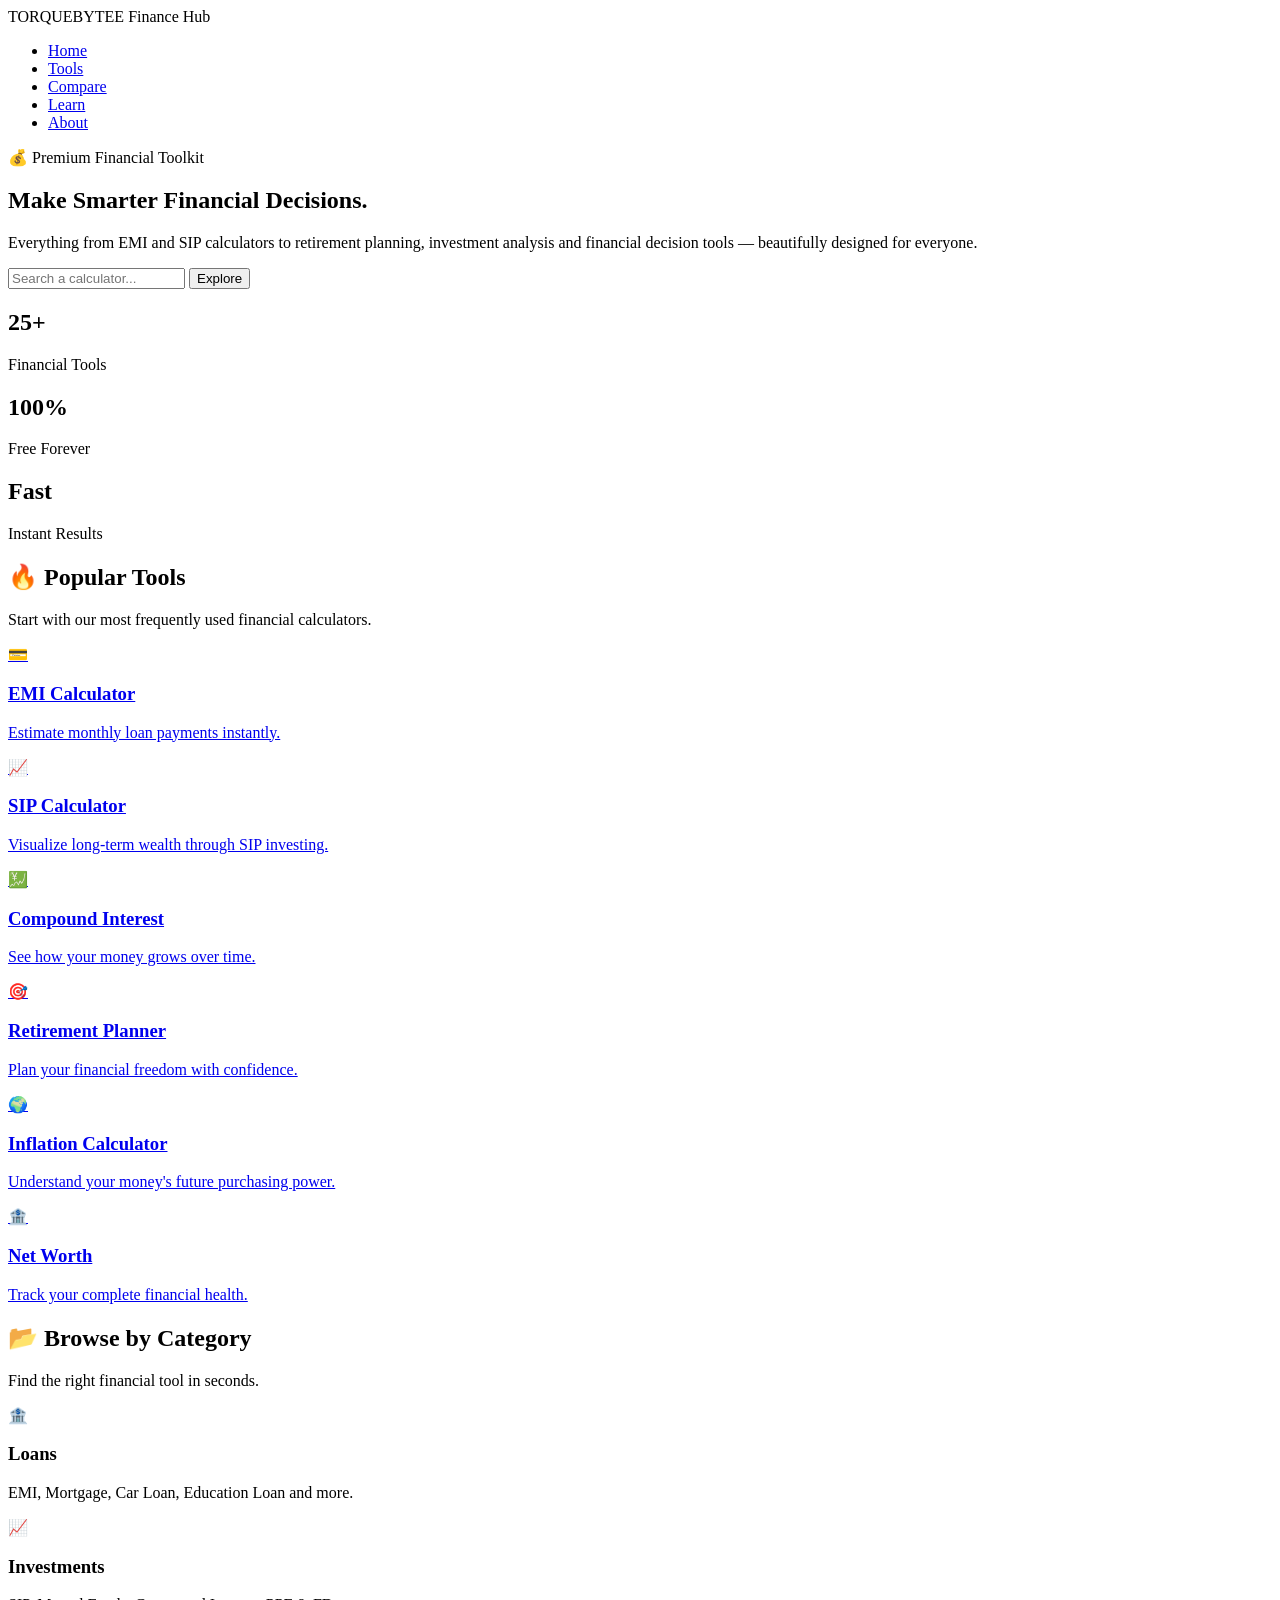
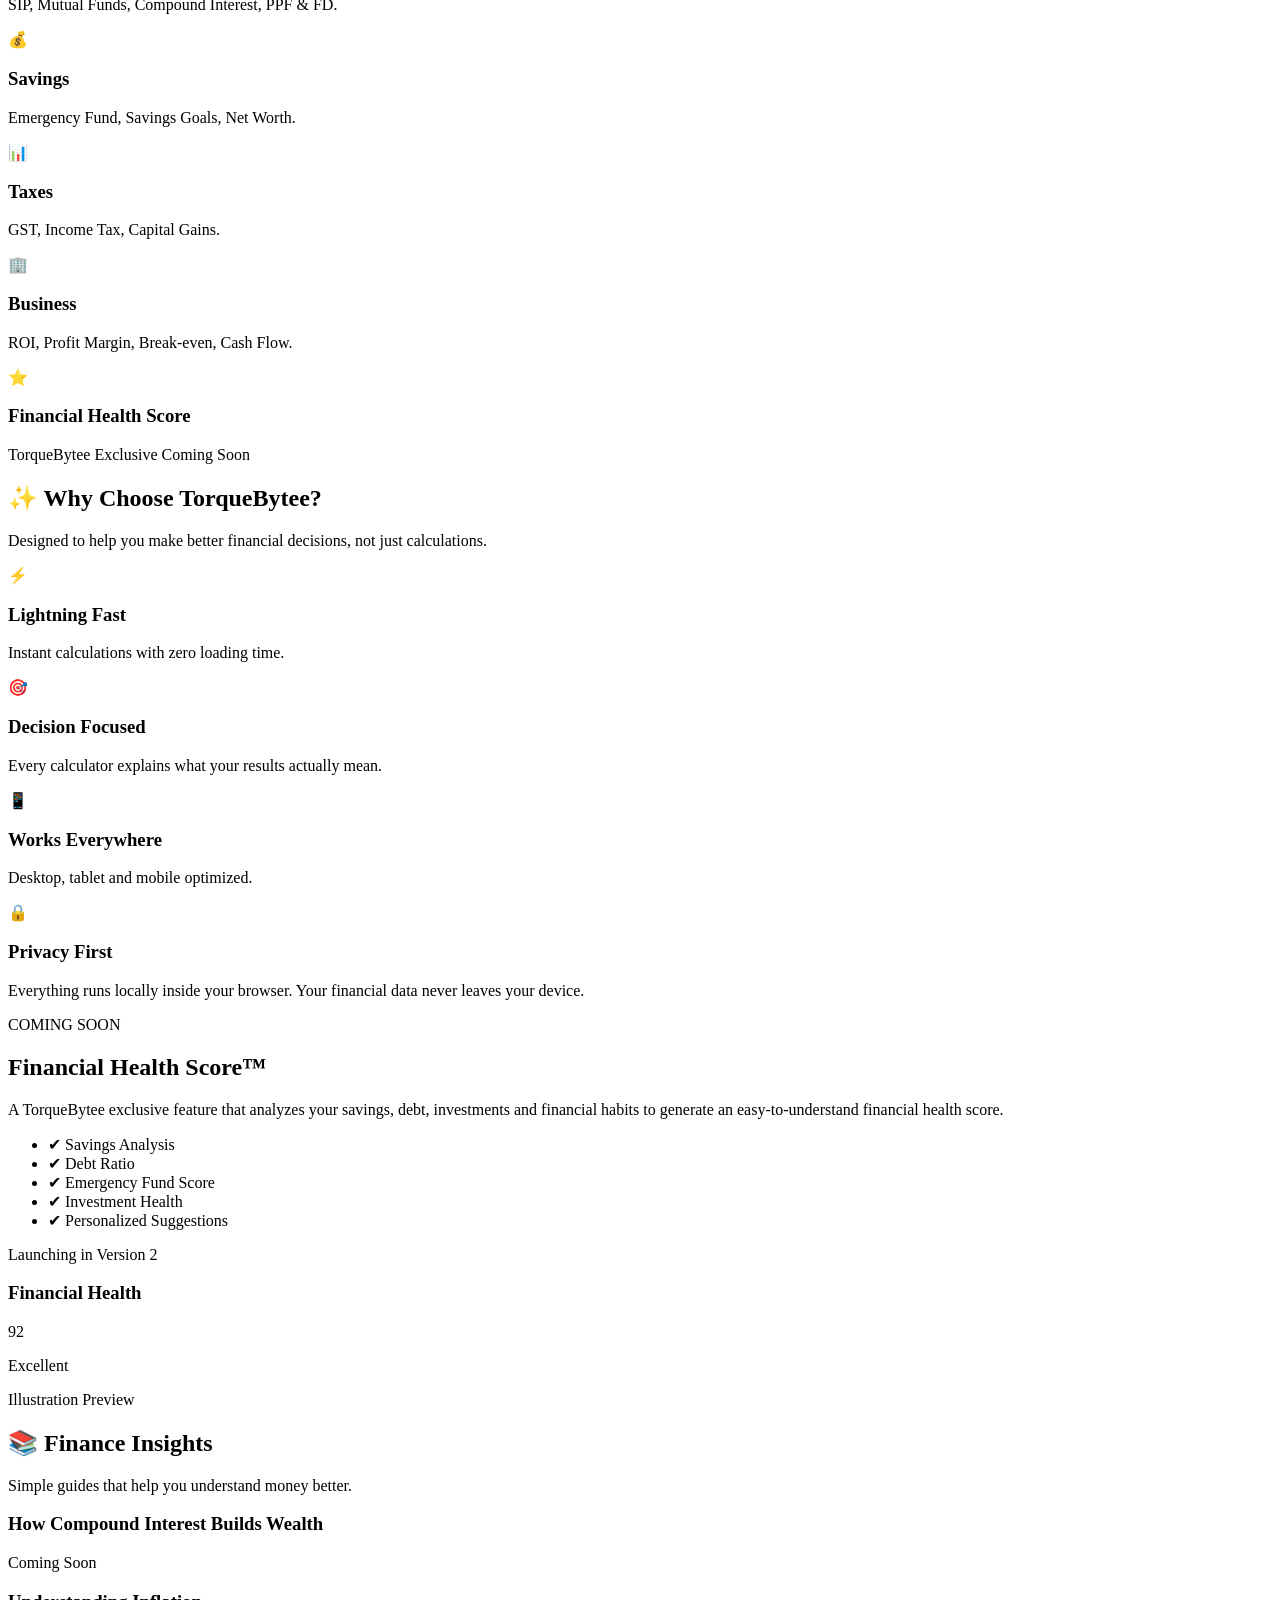
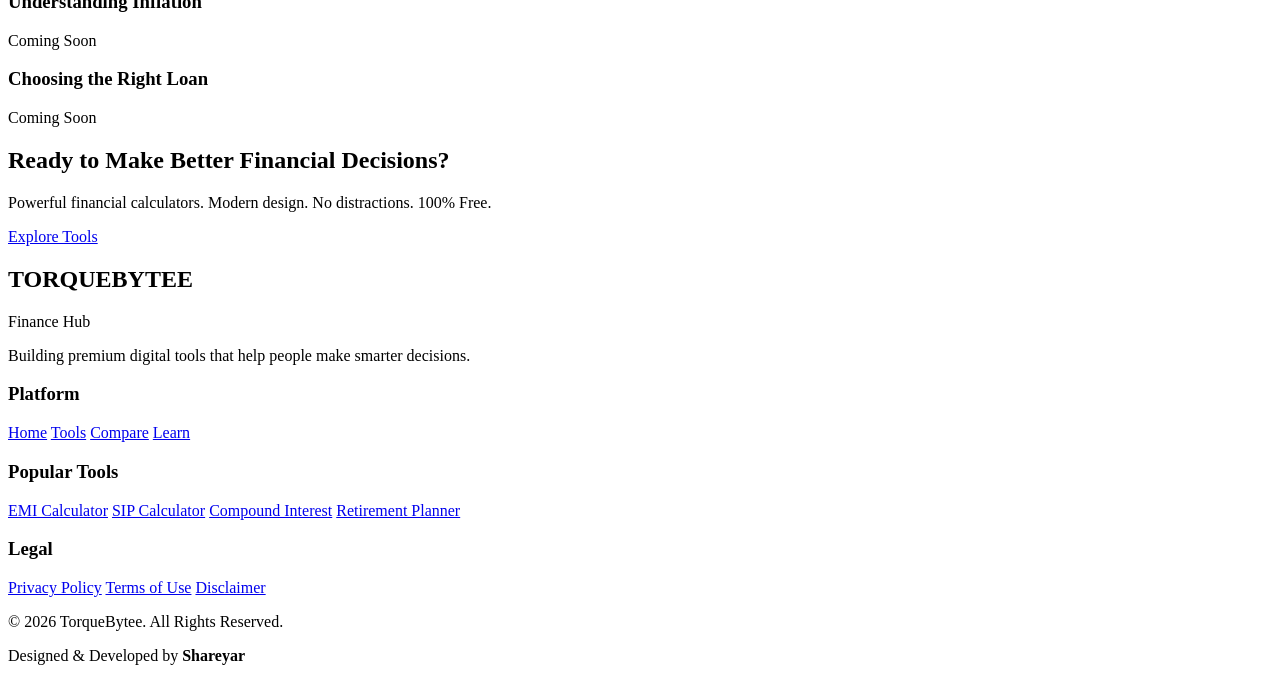
==== index.html @ 98b2c4cf "build phase 1" ====
<!DOCTYPE html>
<html lang="en">

<head>

<meta charset="UTF-8">
<meta name="viewport" content="width=device-width, initial-scale=1.0">

<title>TorqueBytee Finance Hub | Smart Financial Calculators</title>

<meta name="description"
content="TorqueBytee Finance Hub is a premium collection of financial calculators including EMI, SIP, Compound Interest, Retirement, Inflation, Net Worth and more to help you make smarter financial decisions.">

<meta name="keywords"
content="finance calculator, emi calculator, sip calculator, retirement planner, compound interest calculator, inflation calculator, loan calculator">

<meta name="author"
content="Shareyar">

<meta name="theme-color"
content="#070B14">

<link rel="preconnect"
href="https://fonts.googleapis.com">

<link rel="preconnect"
href="https://fonts.gstatic.com"
crossorigin>

<link href="https://fonts.googleapis.com/css2?family=Inter:wght@300;400;500;600;700;800&display=swap"
rel="stylesheet">

<link rel="stylesheet"
href="style.css">

<link rel="icon"
href="assets/favicon.ico">

</head>

<body>

<!-- ===================== -->
<!-- NAVBAR -->
<!-- ===================== -->

<header>

<nav class="navbar">

<div class="logo">

<span class="logo-accent">TORQUEBYTEE</span>

<span class="logo-sub">

Finance Hub

</span>

</div>

<ul class="nav-links">

<li><a href="#">Home</a></li>

<li><a href="#">Tools</a></li>

<li><a href="#">Compare</a></li>

<li><a href="#">Learn</a></li>

<li><a href="#">About</a></li>

</ul>

</nav>

</header>

<!-- ===================== -->
<!-- HERO -->
<!-- ===================== -->

<section class="hero">

<div class="hero-content">

<p class="badge">

💰 Premium Financial Toolkit

</p>

<h1>

Make Smarter Financial Decisions.

</h1>

<p class="hero-text">

Everything from EMI and SIP calculators to retirement planning,
investment analysis and financial decision tools —
beautifully designed for everyone.

</p>

<div class="search-box">

<input
type="text"
placeholder="Search a calculator...">

<button>

Explore

</button>

</div>

<div class="hero-stats">

<div>

<h2>25+</h2>

<span>Financial Tools</span>

</div>

<div>

<h2>100%</h2>

<span>Free Forever</span>

</div>

<div>

<h2>Fast</h2>

<span>Instant Results</span>

</div>

</div>

</div>

</section>
<!-- ====================================== -->
<!-- POPULAR TOOLS -->
<!-- ====================================== -->

<section class="popular-tools">

<div class="section-header">

<h2>🔥 Popular Tools</h2>

<p>
Start with our most frequently used financial calculators.
</p>

</div>

<div class="tool-grid">

<a href="#" class="tool-card">

<div class="tool-icon">💳</div>

<h3>EMI Calculator</h3>

<p>

Estimate monthly loan payments instantly.

</p>

</a>

<a href="#" class="tool-card">

<div class="tool-icon">📈</div>

<h3>SIP Calculator</h3>

<p>

Visualize long-term wealth through SIP investing.

</p>

</a>

<a href="#" class="tool-card">

<div class="tool-icon">💹</div>

<h3>Compound Interest</h3>

<p>

See how your money grows over time.

</p>

</a>

<a href="#" class="tool-card">

<div class="tool-icon">🎯</div>

<h3>Retirement Planner</h3>

<p>

Plan your financial freedom with confidence.

</p>

</a>

<a href="#" class="tool-card">

<div class="tool-icon">🌍</div>

<h3>Inflation Calculator</h3>

<p>

Understand your money's future purchasing power.

</p>

</a>

<a href="#" class="tool-card">

<div class="tool-icon">🏦</div>

<h3>Net Worth</h3>

<p>

Track your complete financial health.

</p>

</a>

</div>

</section>

<!-- ====================================== -->
<!-- CATEGORIES -->
<!-- ====================================== -->

<section class="categories">

<div class="section-header">

<h2>📂 Browse by Category</h2>

<p>

Find the right financial tool in seconds.

</p>

</div>

<div class="category-grid">

<div class="category-card">

<div class="category-emoji">

🏦

</div>

<h3>

Loans

</h3>

<p>

EMI, Mortgage, Car Loan,
Education Loan and more.

</p>

</div>

<div class="category-card">

<div class="category-emoji">

📈

</div>

<h3>

Investments

</h3>

<p>

SIP, Mutual Funds,
Compound Interest,
PPF & FD.

</p>

</div>

<div class="category-card">

<div class="category-emoji">

💰

</div>

<h3>

Savings

</h3>

<p>

Emergency Fund,
Savings Goals,
Net Worth.

</p>

</div>

<div class="category-card">

<div class="category-emoji">

📊

</div>

<h3>

Taxes

</h3>

<p>

GST,
Income Tax,
Capital Gains.

</p>

</div>

<div class="category-card">

<div class="category-emoji">

🏢

</div>

<h3>

Business

</h3>

<p>

ROI,
Profit Margin,
Break-even,
Cash Flow.

</p>

</div>

<div class="category-card featured">

<div class="category-emoji">

⭐

</div>

<h3>

Financial Health Score

</h3>

<p>

TorqueBytee Exclusive

Coming Soon

</p>

</div>

</div>

</section>
<!-- ====================================== -->
<!-- WHY TORQUEBYTEE -->
<!-- ====================================== -->

<section class="why-section">

<div class="section-header">

<h2>✨ Why Choose TorqueBytee?</h2>

<p>

Designed to help you make better financial decisions, not just calculations.

</p>

</div>

<div class="why-grid">

<div class="why-card">

<div class="why-icon">⚡</div>

<h3>Lightning Fast</h3>

<p>

Instant calculations with zero loading time.

</p>

</div>

<div class="why-card">

<div class="why-icon">🎯</div>

<h3>Decision Focused</h3>

<p>

Every calculator explains what your results actually mean.

</p>

</div>

<div class="why-card">

<div class="why-icon">📱</div>

<h3>Works Everywhere</h3>

<p>

Desktop, tablet and mobile optimized.

</p>

</div>

<div class="why-card">

<div class="why-icon">🔒</div>

<h3>Privacy First</h3>

<p>

Everything runs locally inside your browser.

Your financial data never leaves your device.

</p>

</div>

</div>

</section>

<!-- ====================================== -->
<!-- FEATURED TOOL -->
<!-- ====================================== -->

<section class="featured-tool">

<div class="featured-left">

<span class="coming-badge">

COMING SOON

</span>

<h2>

Financial Health Score™

</h2>

<p>

A TorqueBytee exclusive feature that analyzes your savings,
debt, investments and financial habits to generate
an easy-to-understand financial health score.

</p>

<ul>

<li>✔ Savings Analysis</li>

<li>✔ Debt Ratio</li>

<li>✔ Emergency Fund Score</li>

<li>✔ Investment Health</li>

<li>✔ Personalized Suggestions</li>

</ul>

<div class="coming-soon-pill">
Launching in Version 2
</div>

</div>

<div class="featured-right">

<div class="score-card">

<h3>

Financial Health

</h3>

<div class="score-circle">

92

</div>

<p>

Excellent

</p>

<span>

Illustration Preview

</span>

</div>

</div>

</section>

<!-- ====================================== -->
<!-- FINANCE INSIGHTS -->
<!-- ====================================== -->

<section class="insights-section">

<div class="section-header">

<h2>📚 Finance Insights</h2>

<p>

Simple guides that help you understand money better.

</p>

</div>

<div class="insight-grid">

<div class="insight-card">

<h3>

How Compound Interest Builds Wealth

</h3>

<p>

Coming Soon

</p>

</div>

<div class="insight-card">

<h3>

Understanding Inflation

</h3>

<p>

Coming Soon

</p>

</div>

<div class="insight-card">

<h3>

Choosing the Right Loan

</h3>

<p>

Coming Soon

</p>

</div>

</div>

</section>
<!-- ====================================== -->
<!-- CALL TO ACTION -->
<!-- ====================================== -->

<section class="cta-section">

<div class="cta-box">

<h2>

Ready to Make Better Financial Decisions?

</h2>

<p>

Powerful financial calculators.
Modern design.
No distractions.
100% Free.

</p>

<a href="#top" class="cta-btn">

Explore Tools

</a>

</div>

</section>

<!-- ====================================== -->
<!-- FOOTER -->
<!-- ====================================== -->

<footer>

<div class="footer-container">

<div class="footer-brand">

<h2>TORQUEBYTEE</h2>

<p>

Finance Hub

</p>

<p class="footer-description">

Building premium digital tools that help people
make smarter decisions.

</p>

</div>

<div class="footer-column">

<h3>

Platform

</h3>

<a href="#">Home</a>

<a href="#">Tools</a>

<a href="#">Compare</a>

<a href="#">Learn</a>

</div>

<div class="footer-column">

<h3>

Popular Tools

</h3>

<a href="#">EMI Calculator</a>

<a href="#">SIP Calculator</a>

<a href="#">Compound Interest</a>

<a href="#">Retirement Planner</a>

</div>

<div class="footer-column">

<h3>

Legal

</h3>

<a href="#">Privacy Policy</a>

<a href="#">Terms of Use</a>

<a href="#">Disclaimer</a>

</div>

</div>

<div class="footer-bottom">

<p>

© 2026 TorqueBytee.

All Rights Reserved.

</p>

<p>

Designed & Developed by <strong>Shareyar</strong>

</p>

</div>

</footer>

<script src="script.js"></script>

</body>

</html>
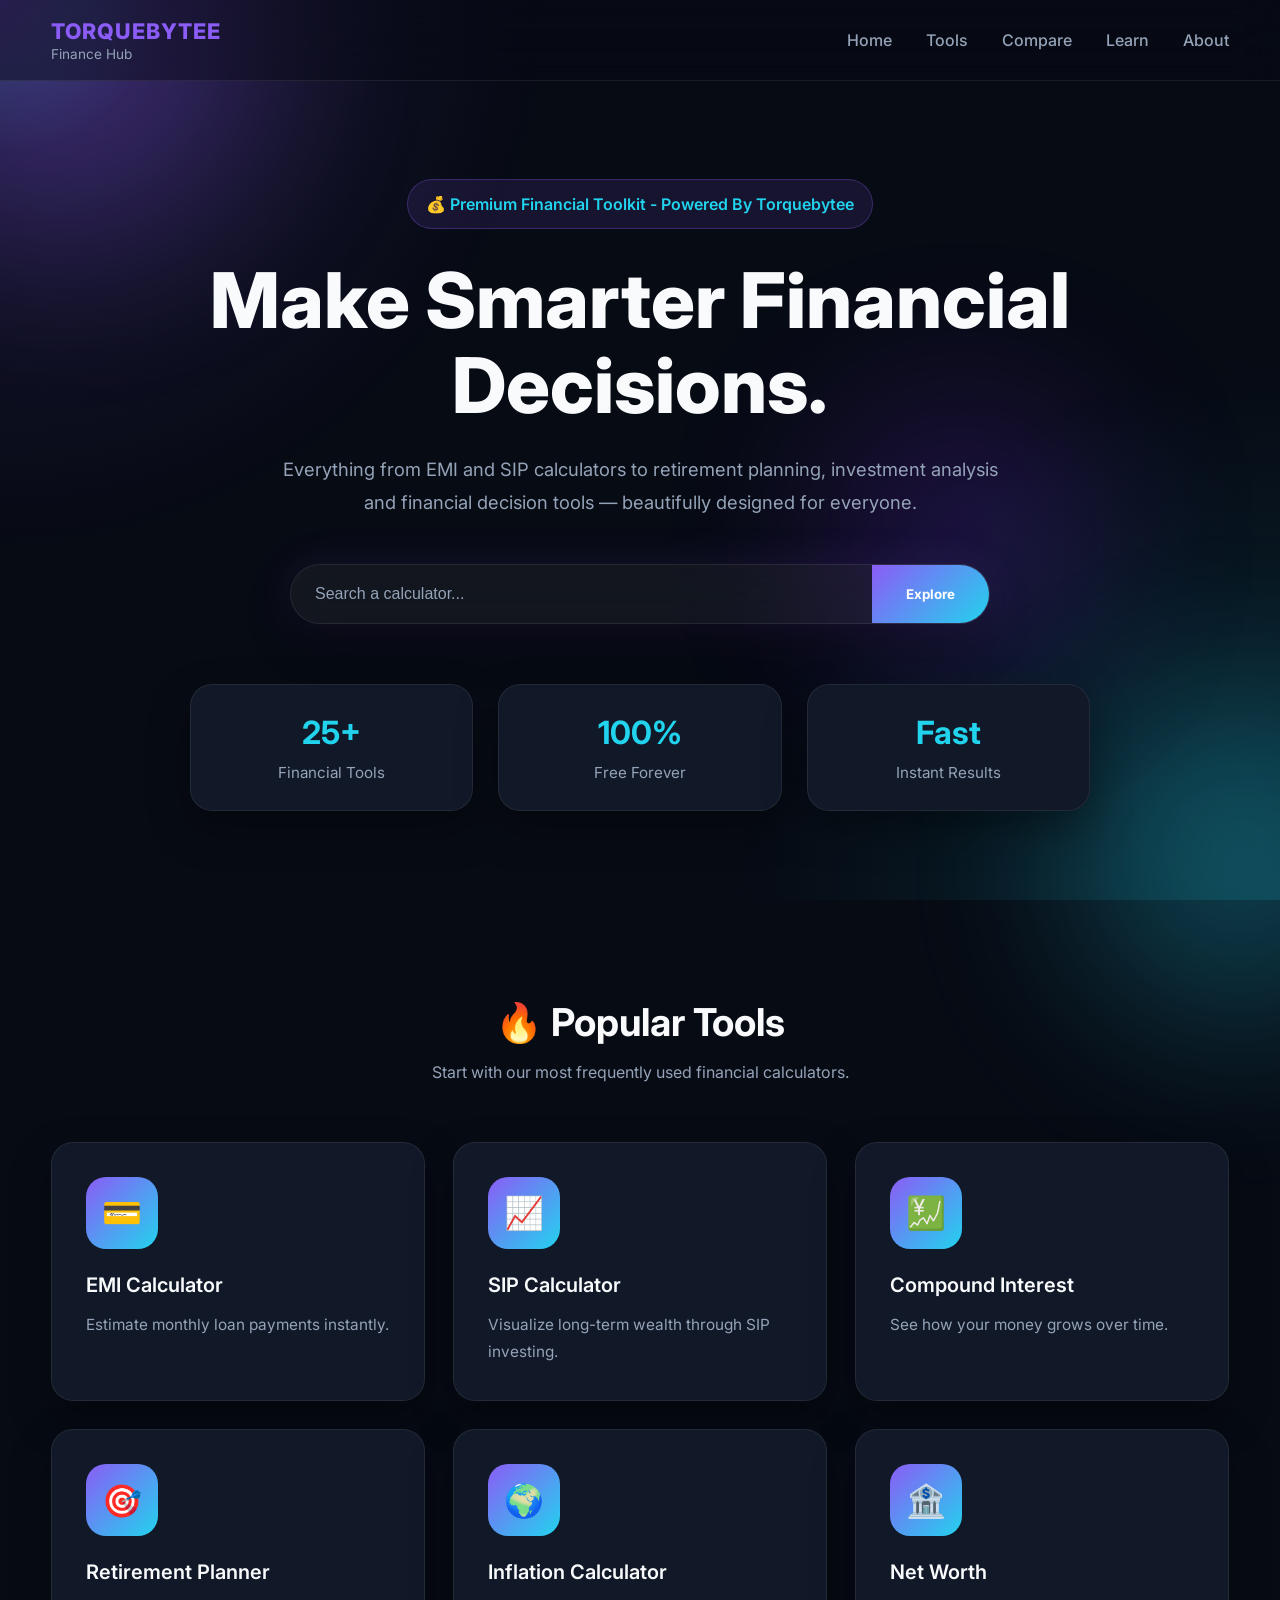
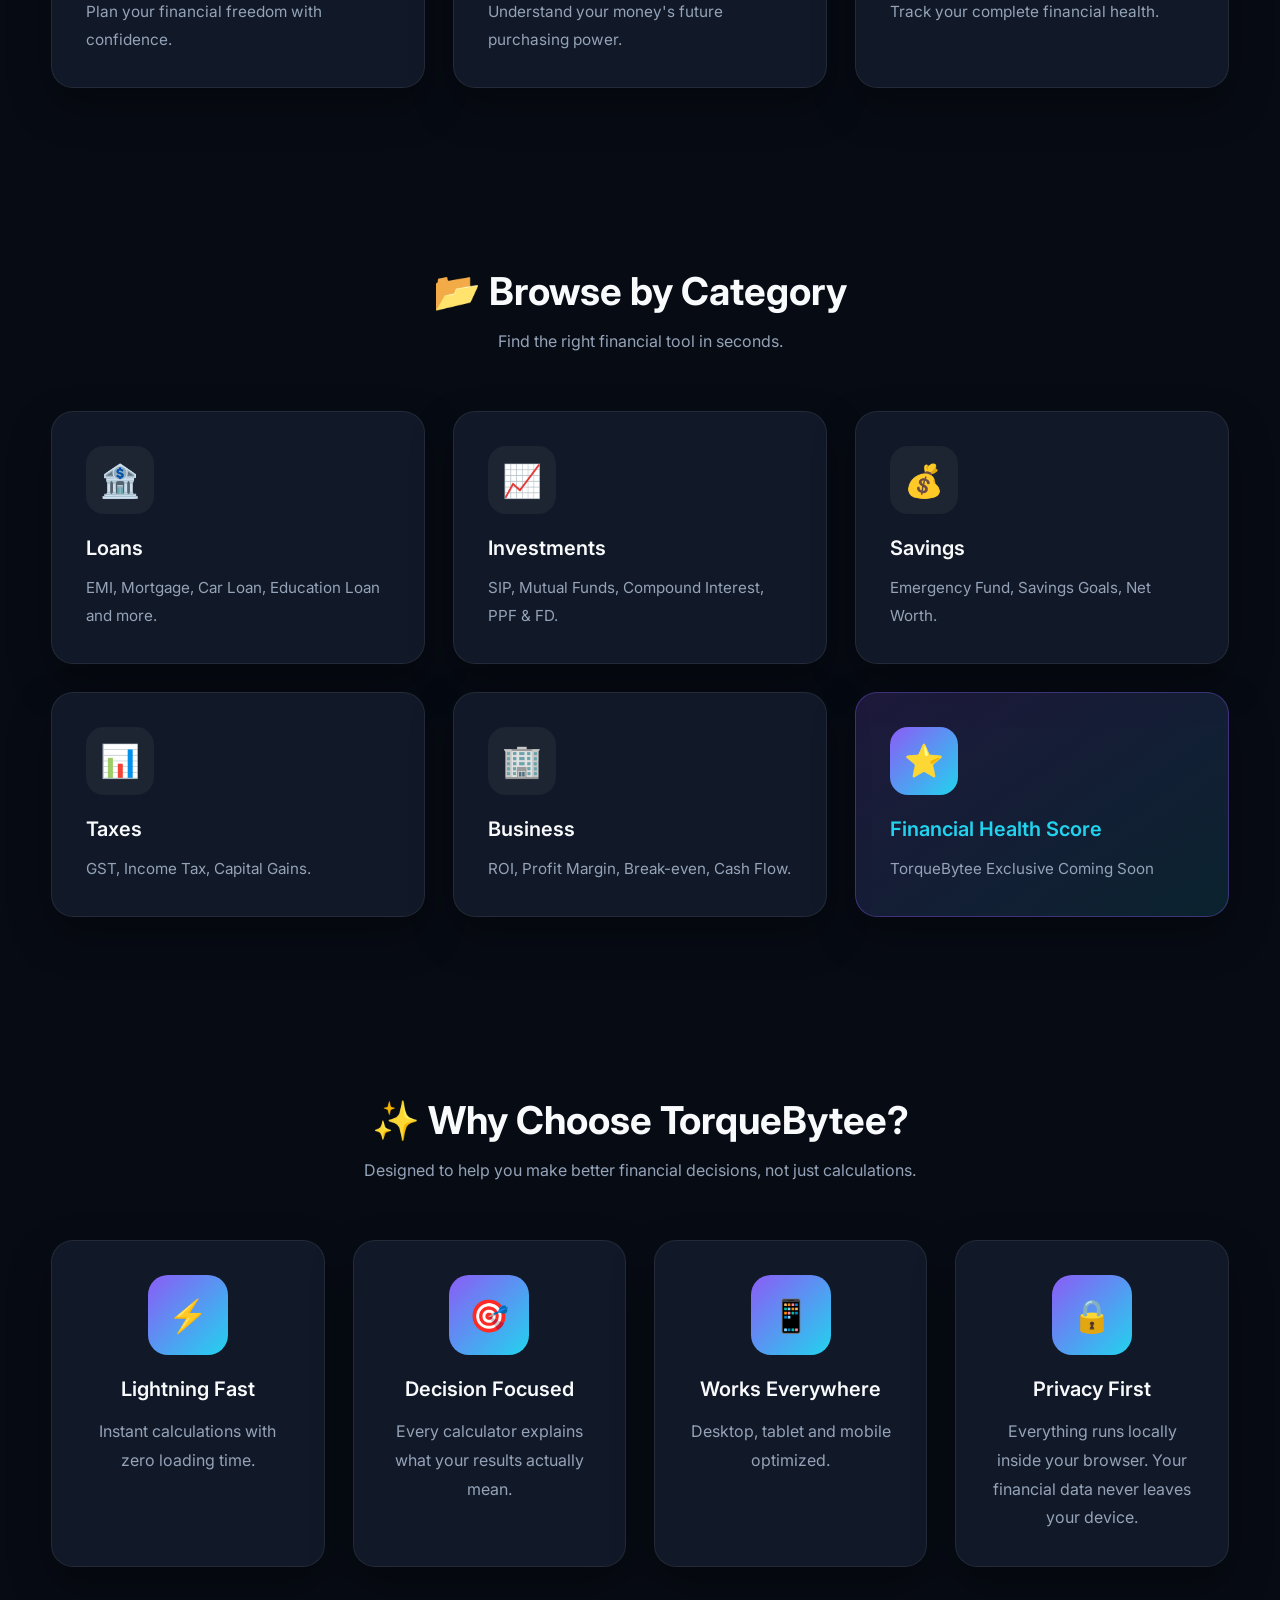
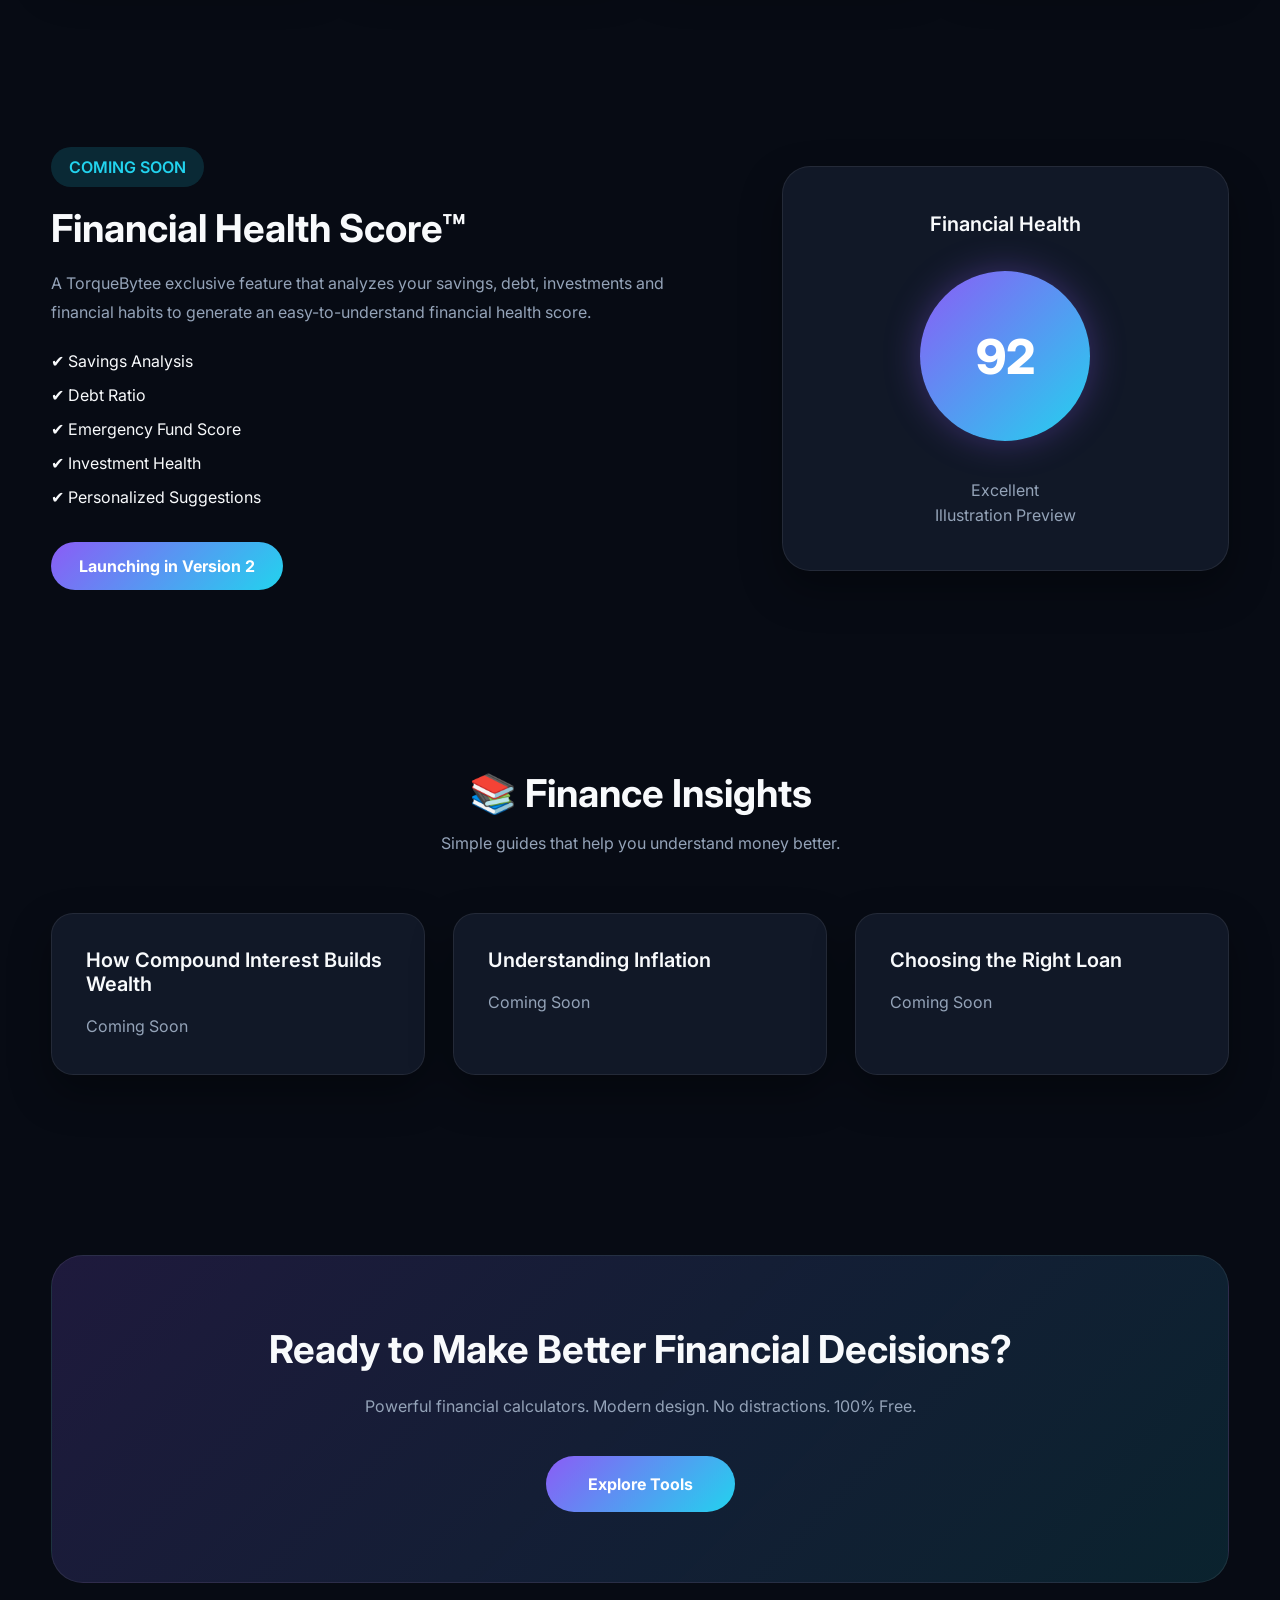
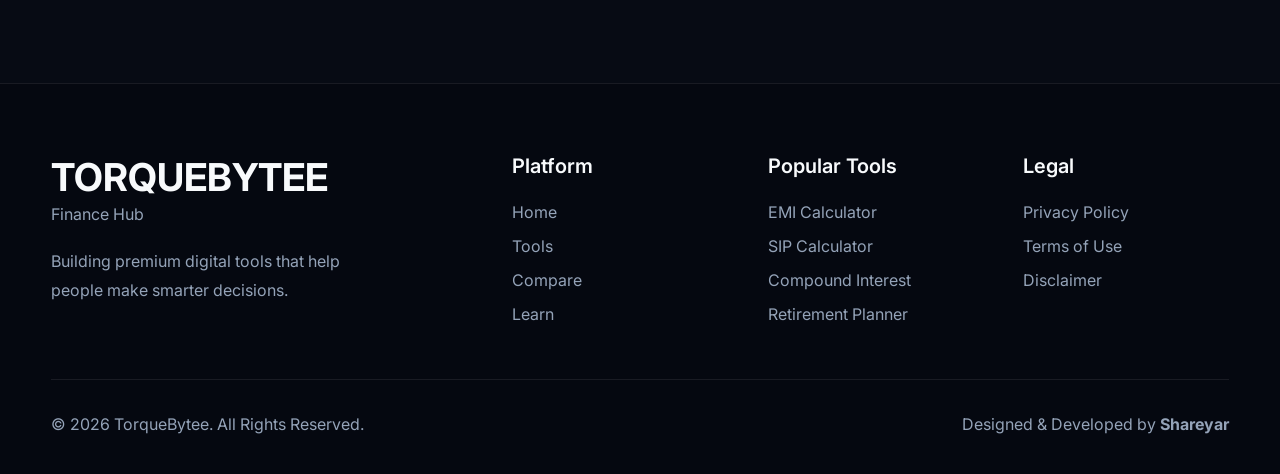
==== commit c34317c4: "build phase 2.2" ====
--- a/index.html
+++ b/index.html
@@ -39,7 +39,17 @@
 </head>
 
 <body>
-
+<!-- ====================================== -->
+<!-- BACKGROUND ORBS -->
+<!-- ====================================== -->
+
+<div class="bg-orb orb1"></div>
+
+<div class="bg-orb orb2"></div>
+
+<div class="bg-orb orb3"></div>
+
+<div class="mouse-glow"></div>
 <!-- ===================== -->
 <!-- NAVBAR -->
 <!-- ===================== -->
@@ -88,7 +98,7 @@
 
 <p class="badge">
 
-💰 Premium Financial Toolkit
+💰 Premium Financial Toolkit - Powered By Torquebytee
 
 </p>
 
--- a/style.css
+++ b/style.css
@@ -0,0 +1,1862 @@
+/* ==========================================
+   TORQUEBYTEE FINANCE HUB
+   Global Design System
+   Version 1.0
+========================================== */
+
+/* GOOGLE FONT */
+
+@import url('https://fonts.googleapis.com/css2?family=Inter:wght@300;400;500;600;700;800&display=swap');
+
+
+/* ==========================================
+   ROOT VARIABLES
+========================================== */
+
+:root{
+
+    --bg:#070B14;
+
+    --surface:#111827;
+
+    --surface-light:#182233;
+
+    --primary:#8B5CF6;
+
+    --secondary:#22D3EE;
+
+    --text:#F8FAFC;
+
+    --muted:#94A3B8;
+
+    --border:rgba(255,255,255,.08);
+
+    --shadow:0 18px 45px rgba(0,0,0,.35);
+
+    --radius:22px;
+
+    --transition:.35s ease;
+
+}
+
+
+/* ==========================================
+   RESET
+========================================== */
+
+*{
+
+    margin:0;
+
+    padding:0;
+
+    box-sizing:border-box;
+
+}
+
+html{
+
+    scroll-behavior:smooth;
+
+}
+
+body{
+
+    background:var(--bg);
+
+    color:var(--text);
+
+    font-family:"Inter",sans-serif;
+
+    overflow-x:hidden;
+
+}
+
+
+/* ==========================================
+   BACKGROUND GLOW
+========================================== */
+
+body::before{
+
+    content:"";
+
+    position:fixed;
+
+    inset:0;
+
+    background:
+
+    radial-gradient(circle at top left,
+    rgba(139,92,246,.18),
+    transparent 35%),
+
+    radial-gradient(circle at bottom right,
+    rgba(34,211,238,.14),
+    transparent 35%);
+
+    pointer-events:none;
+
+    z-index:-1;
+
+}
+
+
+/* ==========================================
+   GLOBAL ELEMENTS
+========================================== */
+
+a{
+
+    color:inherit;
+
+    text-decoration:none;
+
+}
+
+img{
+
+    display:block;
+
+    max-width:100%;
+
+}
+
+button{
+
+    font-family:inherit;
+
+    cursor:pointer;
+
+    border:none;
+
+}
+
+section{
+
+    width:min(1200px,92%);
+
+    margin:auto;
+
+    padding:90px 0;
+
+}
+
+
+/* ==========================================
+   TYPOGRAPHY
+========================================== */
+
+h1{
+
+    font-size:clamp(2.8rem,7vw,4.8rem);
+
+    line-height:1.1;
+
+    font-weight:800;
+
+}
+
+h2{
+
+    font-size:2.4rem;
+
+    font-weight:700;
+
+}
+
+h3{
+
+    font-size:1.25rem;
+
+    font-weight:600;
+
+}
+
+p{
+
+    color:var(--muted);
+
+    line-height:1.8;
+
+}
+
+
+/* ==========================================
+   SECTION HEADER
+========================================== */
+
+.section-header{
+
+    text-align:center;
+
+    margin-bottom:55px;
+
+}
+
+.section-header h2{
+
+    margin-bottom:12px;
+
+}
+
+.section-header p{
+
+    max-width:620px;
+
+    margin:auto;
+
+}
+/* ==========================================
+   NAVBAR
+========================================== */
+
+header{
+
+    position:sticky;
+
+    top:0;
+
+    width:100%;
+
+    z-index:1000;
+
+    backdrop-filter:blur(18px);
+
+    background:rgba(7,11,20,.45);
+
+    backdrop-filter:blur(22px);
+
+    -webkit-backdrop-filter:blur(22px);
+
+    border-bottom:1px solid rgba(255,255,255,.08);
+
+    border-bottom:1px solid var(--border);
+
+}
+
+.navbar{
+
+    width:min(1200px,92%);
+
+    margin:auto;
+
+    height:80px;
+
+    display:flex;
+
+    align-items:center;
+
+    justify-content:space-between;
+
+}
+
+.logo{
+
+    display:flex;
+
+    flex-direction:column;
+
+    user-select:none;
+
+}
+
+.logo-accent{
+
+    font-size:1.35rem;
+
+    font-weight:800;
+
+    letter-spacing:1px;
+
+    color:var(--primary);
+
+}
+
+.logo-sub{
+
+    color:var(--muted);
+
+    font-size:.85rem;
+
+    margin-top:2px;
+
+}
+
+.nav-links{
+
+    display:flex;
+
+    gap:34px;
+
+    list-style:none;
+
+}
+
+.nav-links a{
+
+    color:var(--muted);
+
+    font-weight:500;
+
+    transition:var(--transition);
+
+    position:relative;
+
+}
+
+.nav-links a:hover{
+
+    color:var(--text);
+    box-shadow:
+
+0 25px 60px rgba(139,92,246,.18),
+
+0 20px 40px rgba(0,0,0,.45);
+
+}
+
+.nav-links a::after{
+
+    content:"";
+
+    position:absolute;
+
+    left:0;
+
+    bottom:-6px;
+
+    width:0;
+
+    height:2px;
+
+    background:linear-gradient(90deg,
+    var(--primary),
+    var(--secondary));
+
+    transition:.3s;
+
+}
+
+.nav-links a:hover::after{
+
+    width:100%;
+    box-shadow:
+
+0 25px 60px rgba(139,92,246,.18),
+
+0 20px 40px rgba(0,0,0,.45);
+
+}
+
+/* ==========================================
+   HERO
+========================================== */
+
+.hero{
+
+    min-height:92vh;
+
+    display:flex;
+
+    align-items:center;
+
+    justify-content:center;
+
+    text-align:center;
+
+}
+
+.hero-content{
+
+    max-width:900px;
+
+}
+
+.badge{
+
+    display:inline-block;
+
+    padding:10px 18px;
+
+    background:rgba(139,92,246,.12);
+
+    border:1px solid rgba(139,92,246,.3);
+
+    border-radius:999px;
+
+    color:var(--secondary);
+
+    font-weight:600;
+
+    margin-bottom:30px;
+
+}
+
+.hero h1{
+
+    margin-bottom:25px;
+
+}
+
+.hero-text{
+
+    max-width:720px;
+
+    margin:auto;
+
+    font-size:1.15rem;
+
+}
+
+/* ==========================================
+   SEARCH BAR
+========================================== */
+
+.search-box{
+
+    margin:45px auto;
+
+    display:flex;
+
+    background:rgba(255,255,255,.05);
+
+    backdrop-filter:blur(20px);
+
+    -webkit-backdrop-filter:blur(20px);
+
+    border:1px solid var(--border);
+
+    border-radius:999px;
+
+    overflow:hidden;
+
+    max-width:700px;
+
+    box-shadow:
+
+0 18px 40px rgba(0,0,0,.35);
+
+    box-shadow:
+
+    0 0 40px rgba(139,92,246,.12),
+
+    0 20px 40px rgba(0,0,0,.35);
+
+}
+
+.search-box input{
+
+    flex:1;
+
+    background:none;
+
+    border:none;
+
+    outline:none;
+
+    color:var(--text);
+
+    padding:20px 24px;
+
+    font-size:1rem;
+
+}
+
+.search-box input::placeholder{
+
+    color:var(--muted);
+
+}
+
+.search-box button{
+
+    padding:0 34px;
+
+    background:linear-gradient(
+        135deg,
+        var(--primary),
+        var(--secondary)
+    );
+
+    color:white;
+
+    font-weight:700;
+
+    transition:var(--transition);
+
+}
+
+.search-box button:hover{
+
+    transform:
+
+    scale(1.04);
+
+    box-shadow:
+
+    0 10px 30px rgba(34,211,238,.35);
+
+}
+
+/* ==========================================
+   HERO STATS
+========================================== */
+
+.hero-stats{
+
+    margin-top:60px;
+
+    display:grid;
+
+    grid-template-columns:repeat(3,1fr);
+
+    gap:25px;
+
+}
+
+.hero-stats div{
+
+    background:var(--surface);
+
+    border:1px solid var(--border);
+
+    border-radius:var(--radius);
+
+    padding:28px;
+
+    transition:var(--transition);
+
+    box-shadow:
+
+0 18px 40px rgba(0,0,0,.35);
+
+}
+
+.hero-stats div:hover{
+    box-shadow:
+
+0 25px 60px rgba(139,92,246,.18),
+
+0 20px 40px rgba(0,0,0,.45);
+
+    transform:
+
+translateY(-10px)
+
+scale(1.015);
+
+    border-color:rgba(34,211,238,.35);
+
+}
+
+.hero-stats h2{
+
+    color:var(--secondary);
+
+    margin-bottom:10px;
+
+    font-size:2rem;
+
+}
+
+.hero-stats span{
+
+    color:var(--muted);
+
+    font-size:.95rem;
+
+}
+/* ==========================================
+   POPULAR TOOLS
+========================================== */
+
+.tool-grid{
+
+    display:grid;
+
+    grid-template-columns:repeat(3,1fr);
+
+    gap:28px;
+
+}
+
+.tool-card{
+
+    background:var(--surface);
+
+    border:1px solid var(--border);
+
+    border-radius:var(--radius);
+
+    padding:34px;
+
+    transition:
+
+    transform .35s,
+
+    box-shadow .35s,
+
+    border-color .35s,
+
+    background .35s;
+
+    position:relative;
+
+    overflow:hidden;
+
+    box-shadow:
+
+0 18px 40px rgba(0,0,0,.35);
+
+}
+
+.tool-card::before{
+
+    content:"";
+
+    position:absolute;
+
+    inset:0;
+
+    background:linear-gradient(
+        135deg,
+        rgba(139,92,246,.10),
+        rgba(34,211,238,.08)
+    );
+
+    opacity:0;
+
+    transition:.4s;
+
+}
+
+.tool-card:hover::before{
+    box-shadow:
+
+0 25px 60px rgba(139,92,246,.18),
+
+0 20px 40px rgba(0,0,0,.45);
+
+    opacity:1;
+
+}
+
+.tool-card:hover{
+    box-shadow:
+
+0 25px 60px rgba(139,92,246,.18),
+
+0 20px 40px rgba(0,0,0,.45);
+
+    transform:
+
+translateY(-10px)
+
+scale(1.015);
+
+    border-color:rgba(34,211,238,.35);
+
+}
+
+.tool-icon{
+
+    width:72px;
+
+    height:72px;
+
+    border-radius:20px;
+
+    display:flex;
+
+    align-items:center;
+
+    justify-content:center;
+
+    font-size:2rem;
+
+    margin-bottom:24px;
+
+    background:linear-gradient(
+        135deg,
+        var(--primary),
+        var(--secondary)
+    );
+
+    color:#fff;
+
+}
+
+.tool-card h3{
+
+    margin-bottom:14px;
+
+}
+
+.tool-card p{
+
+    font-size:.96rem;
+
+}
+
+/* ==========================================
+   CATEGORY SECTION
+========================================== */
+
+.category-grid{
+
+    display:grid;
+
+    grid-template-columns:repeat(3,1fr);
+
+    gap:28px;
+
+}
+
+.category-card{
+
+    background:var(--surface);
+
+    border-radius:var(--radius);
+
+    border:1px solid var(--border);
+
+    padding:34px;
+
+    transition:
+
+transform .35s,
+
+box-shadow .35s,
+
+border-color .35s,
+
+background .35s;
+
+    box-shadow:
+
+0 18px 40px rgba(0,0,0,.35);
+
+    position:relative;
+
+    overflow:hidden;
+
+}
+
+.category-card:hover{
+
+    transform:
+
+translateY(-10px)
+
+scale(1.015);
+
+    border-color:rgba(139,92,246,.35);
+    box-shadow:
+
+0 25px 60px rgba(139,92,246,.18),
+
+0 20px 40px rgba(0,0,0,.45);
+
+}
+
+.category-card::after{
+
+    content:"";
+
+    position:absolute;
+
+    inset:0;
+
+    background:linear-gradient(
+        145deg,
+        rgba(139,92,246,.08),
+        rgba(34,211,238,.05)
+    );
+
+    opacity:0;
+
+    transition:.35s;
+
+}
+
+.category-card:hover::after{
+    box-shadow:
+
+0 25px 60px rgba(139,92,246,.18),
+
+0 20px 40px rgba(0,0,0,.45);
+
+    opacity:1;
+
+}
+
+.category-emoji{
+
+    width:68px;
+
+    height:68px;
+
+    display:flex;
+
+    align-items:center;
+
+    justify-content:center;
+
+    border-radius:18px;
+
+    font-size:2rem;
+
+    margin-bottom:22px;
+
+    background:rgba(255,255,255,.05);
+
+}
+
+.category-card h3{
+
+    margin-bottom:14px;
+
+}
+
+.category-card p{
+
+    font-size:.95rem;
+
+}
+
+/* ==========================================
+   FEATURED CATEGORY
+========================================== */
+
+.category-card.featured{
+
+    background:linear-gradient(
+        145deg,
+        rgba(139,92,246,.18),
+        rgba(34,211,238,.12)
+    );
+
+    border:1px solid rgba(139,92,246,.35);
+
+}
+
+.category-card.featured .category-emoji{
+
+    background:linear-gradient(
+        135deg,
+        var(--primary),
+        var(--secondary)
+    );
+
+    color:white;
+
+}
+
+.category-card.featured h3{
+
+    color:var(--secondary);
+
+}
+
+/* ==========================================
+   CARD ANIMATIONS
+========================================== */
+
+.tool-card,
+.category-card{
+
+    opacity:0;
+
+    transform:translateY(30px);
+
+    animation:fadeUp .8s forwards;
+
+}
+
+.tool-card:nth-child(1){animation-delay:.05s;}
+.tool-card:nth-child(2){animation-delay:.10s;}
+.tool-card:nth-child(3){animation-delay:.15s;}
+.tool-card:nth-child(4){animation-delay:.20s;}
+.tool-card:nth-child(5){animation-delay:.25s;}
+.tool-card:nth-child(6){animation-delay:.30s;}
+
+.category-card:nth-child(1){animation-delay:.10s;}
+.category-card:nth-child(2){animation-delay:.15s;}
+.category-card:nth-child(3){animation-delay:.20s;}
+.category-card:nth-child(4){animation-delay:.25s;}
+.category-card:nth-child(5){animation-delay:.30s;}
+.category-card:nth-child(6){animation-delay:.35s;}
+
+@keyframes fadeUp{
+
+    from{
+
+        opacity:0;
+
+        transform:translateY(30px);
+
+    }
+
+    to{
+
+        opacity:1;
+
+        transform:translateY(0);
+
+    }
+
+}
+/* ==========================================
+   WHY TORQUEBYTEE
+========================================== */
+
+.why-grid{
+
+    display:grid;
+
+    grid-template-columns:repeat(4,1fr);
+
+    gap:28px;
+
+}
+
+.why-card{
+
+    background:var(--surface);
+
+    border:1px solid var(--border);
+
+    border-radius:var(--radius);
+
+    padding:34px;
+
+    text-align:center;
+
+    transition:
+
+transform .35s,
+
+box-shadow .35s,
+
+border-color .35s,
+
+background .35s;
+
+    box-shadow:
+
+0 18px 40px rgba(0,0,0,.35);
+
+}
+
+.why-card:hover{
+
+    transform:
+
+translateY(-10px)
+
+scale(1.015);
+
+    border-color:rgba(34,211,238,.35);
+    box-shadow:
+
+0 25px 60px rgba(139,92,246,.18),
+
+0 20px 40px rgba(0,0,0,.45);
+
+}
+
+.why-icon{
+
+    width:80px;
+
+    height:80px;
+
+    margin:0 auto 22px;
+
+    display:flex;
+
+    align-items:center;
+
+    justify-content:center;
+
+    border-radius:20px;
+
+    font-size:2rem;
+
+    background:linear-gradient(
+        135deg,
+        var(--primary),
+        var(--secondary)
+    );
+
+    color:#fff;
+
+}
+
+.why-card h3{
+
+    margin-bottom:16px;
+
+}
+
+/* ==========================================
+   FEATURED TOOL
+========================================== */
+
+.featured-tool{
+
+    display:grid;
+
+    grid-template-columns:1.2fr .8fr;
+
+    gap:60px;
+
+    align-items:center;
+
+}
+
+.featured-left h2{
+
+    margin:18px 0;
+
+}
+
+.featured-left p{
+
+    margin-bottom:24px;
+
+}
+
+.featured-left ul{
+
+    list-style:none;
+
+    display:grid;
+
+    gap:14px;
+
+    margin-bottom:35px;
+
+}
+
+.featured-left li{
+
+    color:var(--text);
+
+}
+
+.coming-badge{
+
+    display:inline-block;
+
+    padding:10px 18px;
+
+    border-radius:999px;
+
+    background:rgba(34,211,238,.15);
+
+    color:var(--secondary);
+
+    font-weight:600;
+
+}
+
+.coming-soon-pill{
+
+    display:inline-block;
+
+    padding:14px 28px;
+
+    border-radius:999px;
+
+    background:linear-gradient(
+        135deg,
+        var(--primary),
+        var(--secondary)
+    );
+
+    color:white;
+
+    font-weight:700;
+
+}
+
+/* ==========================================
+   SCORE CARD
+========================================== */
+
+.score-card{
+
+    background:var(--surface);
+
+    border-radius:28px;
+
+    border:1px solid var(--border);
+
+    padding:45px;
+
+    text-align:center;
+
+    box-shadow:
+
+0 18px 40px rgba(0,0,0,.35);
+
+    transition:
+
+transform .35s,
+
+box-shadow .35s,
+
+border-color .35s,
+
+background .35s;
+
+}
+
+.score-circle{
+
+    width:170px;
+
+    height:170px;
+
+    border-radius:50%;
+
+    margin:35px auto;
+
+    display:flex;
+
+    align-items:center;
+
+    justify-content:center;
+
+    font-size:3rem;
+
+    font-weight:800;
+
+    color:white;
+
+    background:linear-gradient(
+        135deg,
+        var(--primary),
+        var(--secondary)
+    );
+
+    box-shadow:
+    0 0 35px rgba(139,92,246,.35);
+
+}
+
+.score-card span{
+
+    color:var(--muted);
+
+}
+
+/* ==========================================
+   INSIGHTS
+========================================== */
+
+.insight-grid{
+
+    display:grid;
+
+    grid-template-columns:repeat(3,1fr);
+
+    gap:28px;
+
+}
+
+.insight-card{
+
+    background:var(--surface);
+
+    border:1px solid var(--border);
+
+    border-radius:var(--radius);
+
+    padding:34px;
+
+    transition:
+
+transform .35s,
+
+box-shadow .35s,
+
+border-color .35s,
+
+background .35s;
+
+    box-shadow:
+
+0 18px 40px rgba(0,0,0,.35);
+
+}
+
+.insight-card:hover{
+
+    transform:
+
+translateY(-10px)
+
+scale(1.015);
+
+    border-color:rgba(139,92,246,.35);
+    box-shadow:
+
+0 25px 60px rgba(139,92,246,.18),
+
+0 20px 40px rgba(0,0,0,.45);
+
+}
+
+.insight-card h3{
+
+    margin-bottom:16px;
+
+}
+
+/* ==========================================
+   CTA
+========================================== */
+
+.cta-section{
+
+    padding-bottom:100px;
+
+}
+
+.cta-box{
+
+    background:linear-gradient(
+        135deg,
+        rgba(139,92,246,.18),
+        rgba(34,211,238,.12)
+    );
+
+    border:1px solid rgba(255,255,255,.08);
+
+    border-radius:32px;
+
+    text-align:center;
+
+    padding:70px 50px;
+
+}
+
+.cta-box h2{
+
+    margin-bottom:20px;
+
+}
+
+.cta-box p{
+
+    max-width:650px;
+
+    margin:0 auto 35px;
+
+}
+
+.cta-btn{
+
+    display:inline-block;
+
+    padding:18px 42px;
+
+    border-radius:999px;
+
+    font-weight:700;
+
+    color:white;
+
+    background:linear-gradient(
+        135deg,
+        var(--primary),
+        var(--secondary)
+    );
+
+    transition:var(--transition);
+
+}
+
+.cta-btn:hover{
+
+    transform:
+
+    translateY(-5px)
+
+    scale(1.02);
+
+    box-shadow:
+
+    0 15px 40px rgba(139,92,246,.45);
+
+}
+
+/* ==========================================
+   FOOTER
+========================================== */
+
+footer{
+
+    border-top:1px solid var(--border);
+
+    padding:70px 0 35px;
+
+    background:#050810;
+
+}
+
+.footer-container{
+
+    width:min(1200px,92%);
+
+    margin:auto;
+
+    display:grid;
+
+    grid-template-columns:2fr 1fr 1fr 1fr;
+
+    gap:50px;
+
+}
+
+.footer-description{
+
+    margin-top:18px;
+
+    max-width:320px;
+
+}
+
+.footer-column{
+
+    display:flex;
+
+    flex-direction:column;
+
+    gap:14px;
+
+}
+
+.footer-column h3{
+
+    margin-bottom:10px;
+
+}
+
+.footer-column a{
+
+    color:var(--muted);
+
+    transition:.3s;
+
+}
+
+.footer-column a:hover{
+
+    color:var(--secondary);
+    box-shadow:
+
+0 25px 60px rgba(139,92,246,.18),
+
+0 20px 40px rgba(0,0,0,.45);
+
+}
+
+.footer-bottom{
+
+    width:min(1200px,92%);
+
+    margin:55px auto 0;
+
+    padding-top:30px;
+
+    border-top:1px solid var(--border);
+
+    display:flex;
+
+    justify-content:space-between;
+
+    align-items:center;
+
+    flex-wrap:wrap;
+
+    gap:15px;
+
+}
+/* ==========================================
+   PREMIUM SCROLLBAR
+========================================== */
+
+::-webkit-scrollbar{
+
+    width:10px;
+
+}
+
+::-webkit-scrollbar-track{
+
+    background:#050810;
+
+}
+
+::-webkit-scrollbar-thumb{
+
+    background:linear-gradient(
+        180deg,
+        var(--primary),
+        var(--secondary)
+    );
+
+    border-radius:999px;
+
+}
+
+::-webkit-scrollbar-thumb:hover{
+
+    opacity:.9;
+    box-shadow:
+
+0 25px 60px rgba(139,92,246,.18),
+
+0 20px 40px rgba(0,0,0,.45);
+
+}
+
+/* ==========================================
+   TEXT SELECTION
+========================================== */
+
+::selection{
+
+    background:rgba(139,92,246,.35);
+
+    color:#fff;
+
+}
+
+/* ==========================================
+   GLOBAL HOVER EFFECTS
+========================================== */
+
+button,
+.tool-card,
+.category-card,
+.why-card,
+.insight-card,
+.score-card,
+.cta-btn{
+
+    transition:
+    transform .35s ease,
+    box-shadow .35s ease,
+    border-color .35s ease;
+
+}
+
+.tool-card:hover,
+.category-card:hover,
+.why-card:hover,
+.insight-card:hover,
+.score-card:hover{
+
+    box-shadow:
+    0 25px 55px rgba(0,0,0,.45);
+    box-shadow:
+
+0 25px 60px rgba(139,92,246,.18),
+
+0 20px 40px rgba(0,0,0,.45);
+
+}
+
+/* ==========================================
+   BUTTON ACTIVE
+========================================== */
+
+button:active,
+.cta-btn:active{
+
+    transform:scale(.97);
+
+}
+
+/* ==========================================
+   RESPONSIVE
+========================================== */
+
+@media(max-width:1100px){
+
+.hero-stats{
+
+grid-template-columns:1fr;
+
+}
+
+.tool-grid{
+
+grid-template-columns:repeat(2,1fr);
+
+}
+
+.category-grid{
+
+grid-template-columns:repeat(2,1fr);
+
+}
+
+.why-grid{
+
+grid-template-columns:repeat(2,1fr);
+
+}
+
+.insight-grid{
+
+grid-template-columns:repeat(2,1fr);
+
+}
+
+.featured-tool{
+
+grid-template-columns:1fr;
+
+text-align:center;
+
+}
+
+.footer-container{
+
+grid-template-columns:repeat(2,1fr);
+
+}
+
+}
+
+/* ==========================================
+   TABLET
+========================================== */
+
+@media(max-width:768px){
+
+.navbar{
+
+flex-direction:column;
+
+height:auto;
+
+padding:18px 0;
+
+}
+
+.nav-links{
+
+margin-top:20px;
+
+gap:18px;
+
+flex-wrap:wrap;
+
+justify-content:center;
+
+}
+
+.hero{
+
+min-height:auto;
+
+padding-top:70px;
+
+}
+
+.search-box{
+
+flex-direction:column;
+
+border-radius:22px;
+
+}
+
+.search-box input{
+
+padding:18px;
+
+}
+
+.search-box button{
+
+padding:18px;
+
+width:100%;
+
+}
+
+.hero-stats{
+
+grid-template-columns:1fr;
+
+}
+
+.tool-grid{
+
+grid-template-columns:1fr;
+
+}
+
+.category-grid{
+
+grid-template-columns:1fr;
+
+}
+
+.why-grid{
+
+grid-template-columns:1fr;
+
+}
+
+.insight-grid{
+
+grid-template-columns:1fr;
+
+}
+
+.footer-container{
+
+grid-template-columns:1fr;
+
+text-align:center;
+
+}
+
+.footer-description{
+
+margin:auto;
+
+}
+
+.footer-bottom{
+
+flex-direction:column;
+
+text-align:center;
+
+}
+
+}
+
+/* ==========================================
+   SMALL MOBILE
+========================================== */
+
+@media(max-width:480px){
+
+h1{
+
+font-size:2.3rem;
+
+}
+
+h2{
+
+font-size:1.8rem;
+
+}
+
+.hero-text{
+
+font-size:1rem;
+
+}
+
+.badge{
+
+font-size:.85rem;
+
+padding:8px 16px;
+
+}
+
+.tool-card,
+.category-card,
+.why-card,
+.insight-card{
+
+padding:26px;
+
+}
+
+.score-circle{
+
+width:130px;
+
+height:130px;
+
+font-size:2.2rem;
+
+}
+
+.cta-box{
+
+padding:45px 25px;
+
+}
+
+}
+
+/* ==========================================
+   FADE IN
+========================================== */
+
+.reveal{
+
+opacity:0;
+
+transform:translateY(40px);
+
+transition:1s ease;
+
+}
+
+.reveal.active{
+
+opacity:1;
+
+transform:translateY(0);
+
+}
+/* ==========================================
+   PREMIUM BACKGROUND
+========================================== */
+
+.bg-orb{
+
+    position:fixed;
+
+    border-radius:50%;
+
+    filter:blur(90px);
+
+    opacity:.28;
+
+    pointer-events:none;
+
+    z-index:-2;
+
+    animation:floatOrb 18s ease-in-out infinite;
+
+}
+
+.orb1{
+
+    width:380px;
+
+    height:380px;
+
+    background:#8B5CF6;
+
+    top:-140px;
+
+    left:-120px;
+
+}
+
+.orb2{
+
+    width:320px;
+
+    height:320px;
+
+    background:#22D3EE;
+
+    bottom:-120px;
+
+    right:-120px;
+
+    animation-delay:5s;
+
+}
+
+.orb3{
+
+    width:260px;
+
+    height:260px;
+
+    background:#6D28D9;
+
+    top:45%;
+
+    left:65%;
+
+    animation-delay:9s;
+
+}
+
+@keyframes floatOrb{
+
+    0%{
+
+        transform:translateY(0px) translateX(0px);
+
+    }
+
+    25%{
+
+        transform:translateY(-30px) translateX(25px);
+
+    }
+
+    50%{
+
+        transform:translateY(15px) translateX(-20px);
+
+    }
+
+    75%{
+
+        transform:translateY(-20px) translateX(18px);
+
+    }
+
+    100%{
+
+        transform:translateY(0px) translateX(0px);
+
+    }
+
+}
+/* ==========================================
+   MOUSE GLOW
+========================================== */
+
+.mouse-glow{
+
+    position:fixed;
+
+    width:320px;
+
+    height:320px;
+
+    border-radius:50%;
+
+    pointer-events:none;
+
+    z-index:-1;
+
+    background:radial-gradient(
+        circle,
+        rgba(139,92,246,.16),
+        rgba(34,211,238,.08),
+        transparent 70%
+    );
+
+    transform:translate(-50%,-50%);
+
+    transition:
+    left .08s linear,
+    top .08s linear;
+
+}
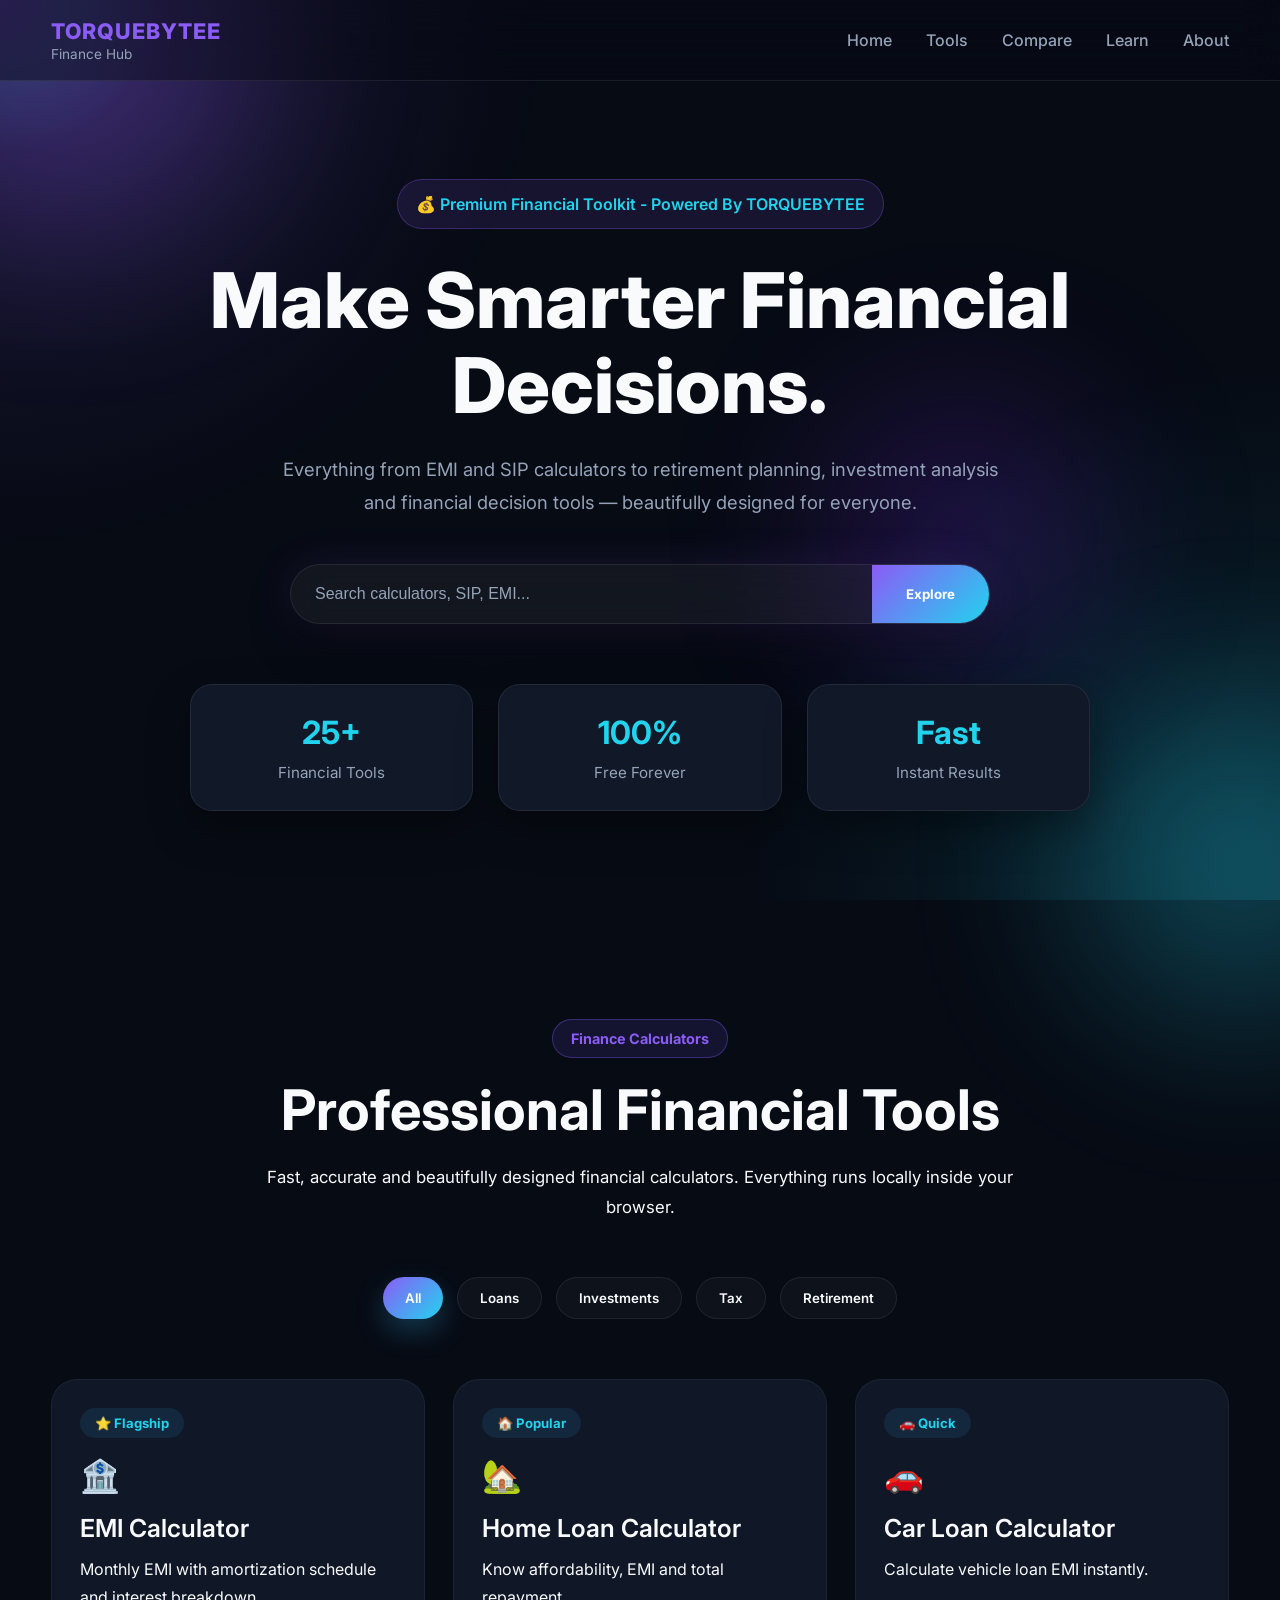
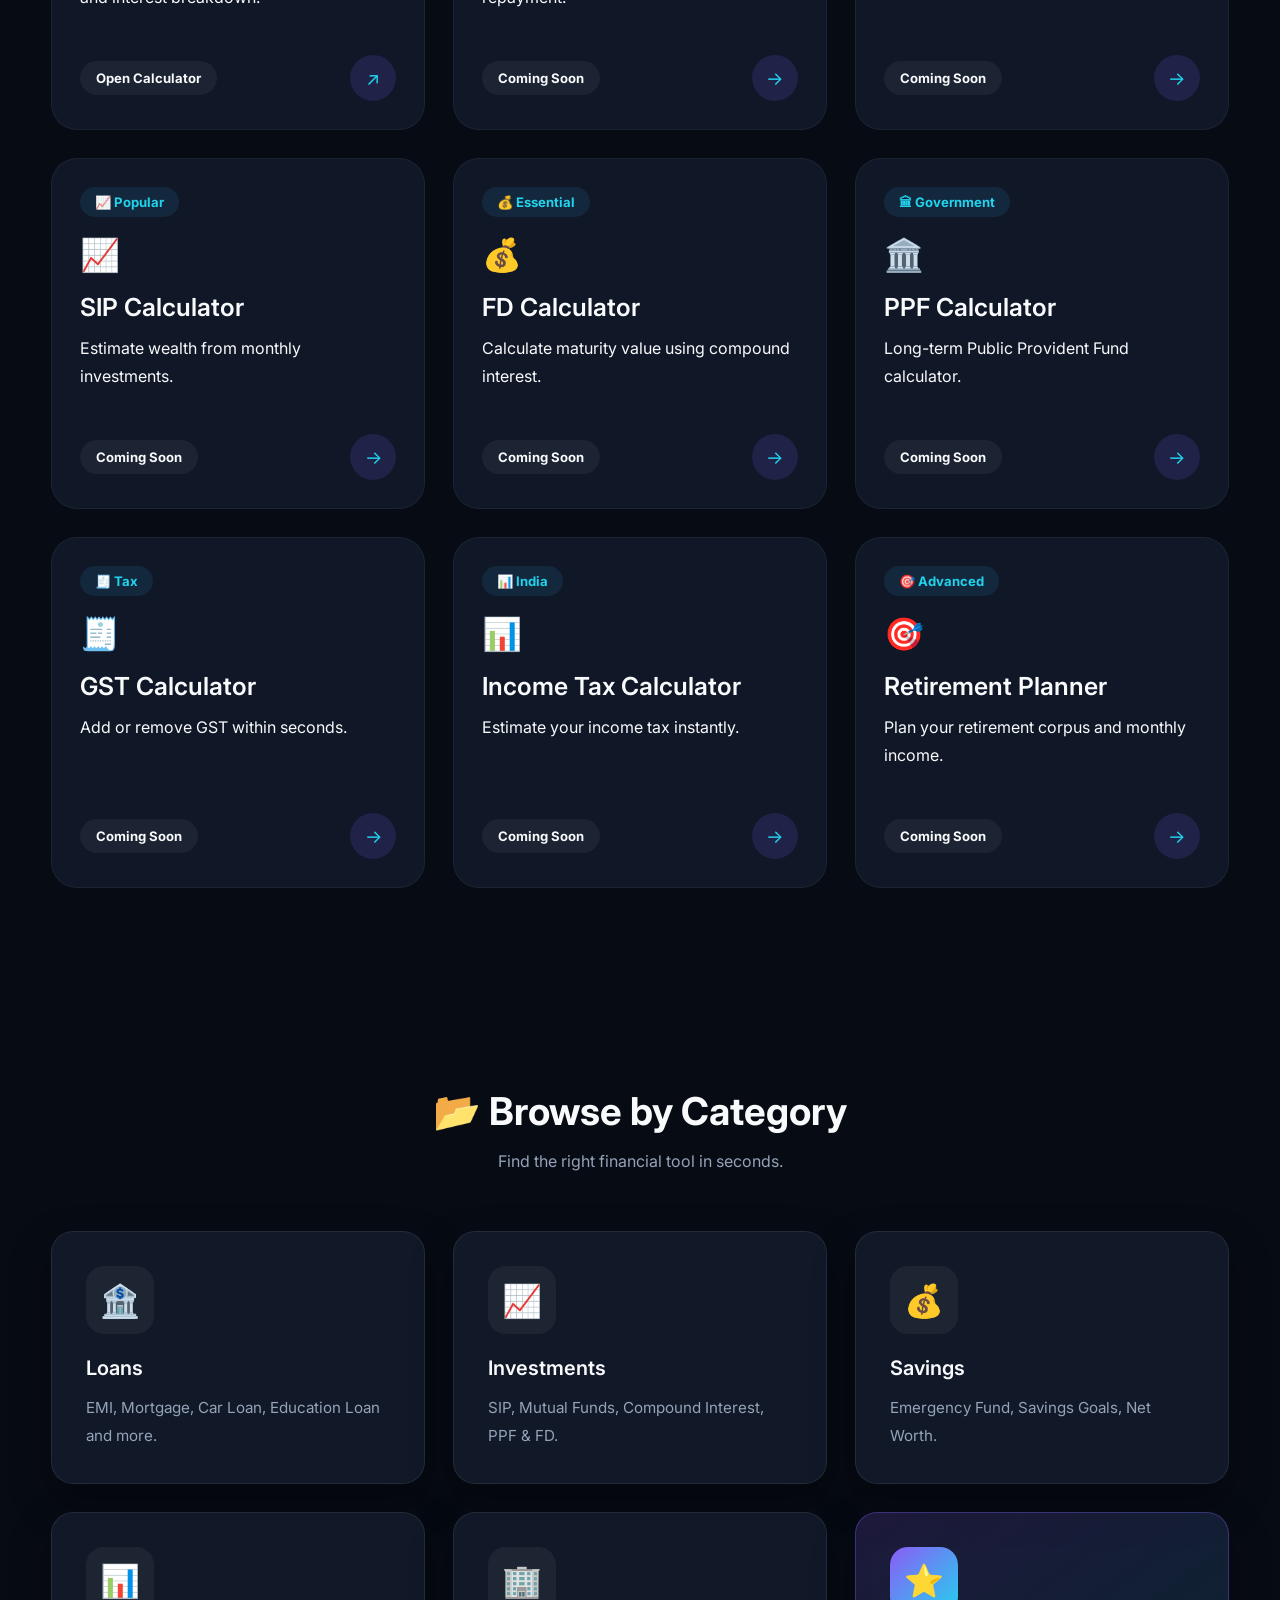
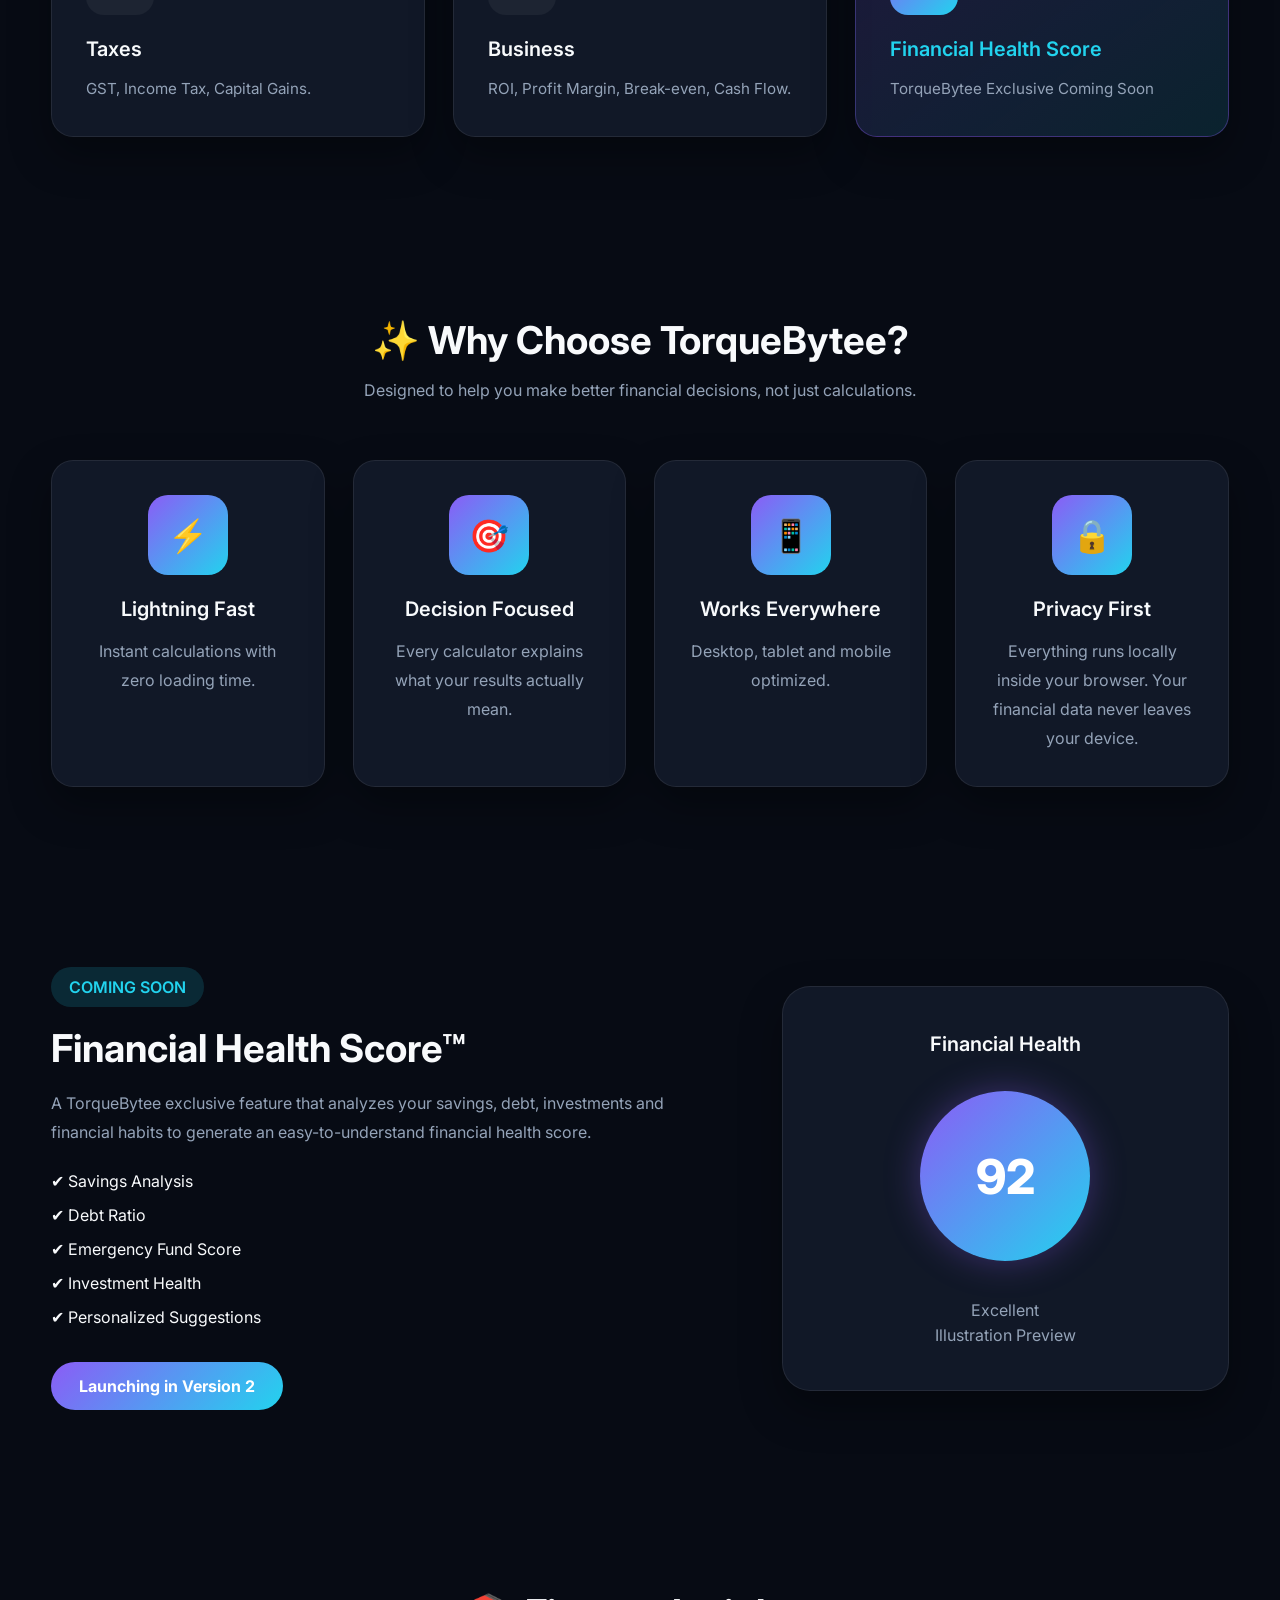
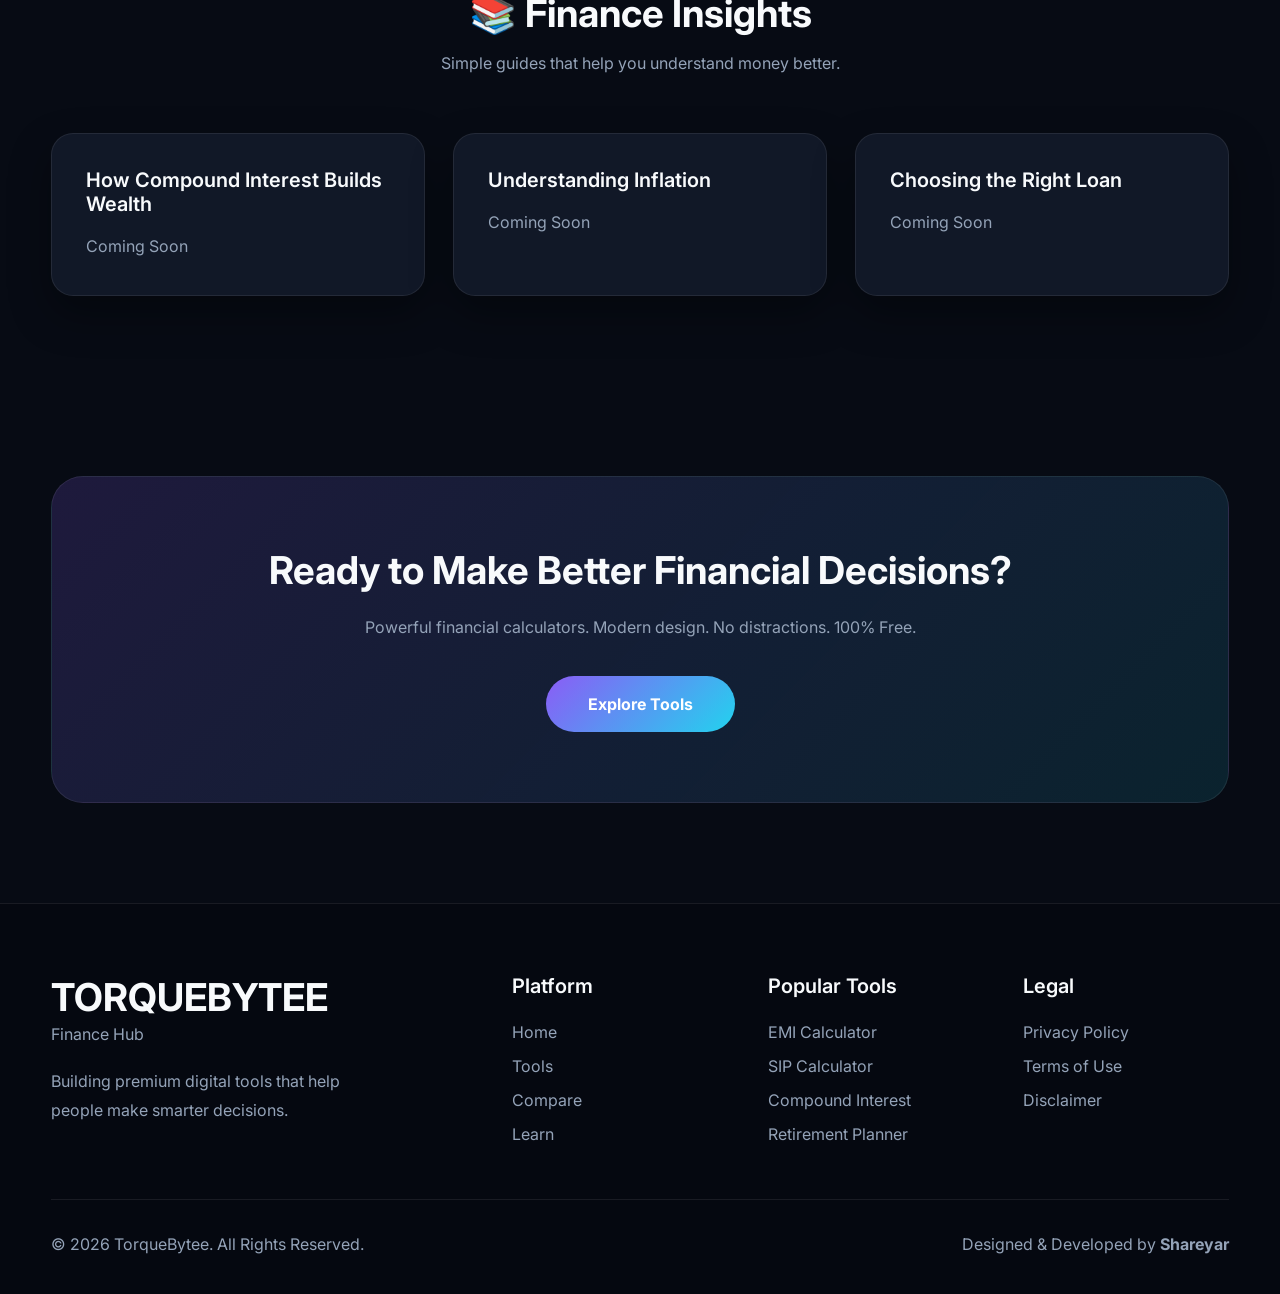
==== commit 75ee8d04: "phase 2 completed" ====
--- a/index.html
+++ b/index.html
@@ -98,7 +98,7 @@
 
 <p class="badge">
 
-💰 Premium Financial Toolkit - Powered By Torquebytee
+💰 Premium Financial Toolkit - Powered By TORQUEBYTEE
 
 </p>
 
@@ -119,9 +119,10 @@
 <div class="search-box">
 
 <input
-type="text"
-placeholder="Search a calculator...">
-
+    id="heroSearch"
+    type="text"
+    placeholder="Search calculators, SIP, EMI..."
+>
 <button>
 
 Explore
@@ -165,105 +166,80 @@
 <!-- POPULAR TOOLS -->
 <!-- ====================================== -->
 
-<section class="popular-tools">
-
-<div class="section-header">
-
-<h2>🔥 Popular Tools</h2>
-
-<p>
-Start with our most frequently used financial calculators.
-</p>
-
-</div>
-
-<div class="tool-grid">
-
-<a href="#" class="tool-card">
-
-<div class="tool-icon">💳</div>
-
-<h3>EMI Calculator</h3>
-
-<p>
-
-Estimate monthly loan payments instantly.
-
-</p>
-
-</a>
-
-<a href="#" class="tool-card">
-
-<div class="tool-icon">📈</div>
-
-<h3>SIP Calculator</h3>
-
-<p>
-
-Visualize long-term wealth through SIP investing.
-
-</p>
-
-</a>
-
-<a href="#" class="tool-card">
-
-<div class="tool-icon">💹</div>
-
-<h3>Compound Interest</h3>
-
-<p>
-
-See how your money grows over time.
-
-</p>
-
-</a>
-
-<a href="#" class="tool-card">
-
-<div class="tool-icon">🎯</div>
-
-<h3>Retirement Planner</h3>
-
-<p>
-
-Plan your financial freedom with confidence.
-
-</p>
-
-</a>
-
-<a href="#" class="tool-card">
-
-<div class="tool-icon">🌍</div>
-
-<h3>Inflation Calculator</h3>
-
-<p>
-
-Understand your money's future purchasing power.
-
-</p>
-
-</a>
-
-<a href="#" class="tool-card">
-
-<div class="tool-icon">🏦</div>
-
-<h3>Net Worth</h3>
-
-<p>
-
-Track your complete financial health.
-
-</p>
-
-</a>
-
-</div>
+<section class="calculator-showcase" id="tools">
+
+    <div class="container">
+
+        <div class="section-heading">
+
+            <span class="section-badge">
+                Finance Calculators
+            </span>
+
+            <h2>
+                Professional Financial Tools
+            </h2>
+
+            <p>
+                Fast, accurate and beautifully designed financial calculators.
+                Everything runs locally inside your browser.
+            </p>
+
+        </div>
+
+
+
+        <!-- Filters -->
+
+        <div class="calculator-filters">
+
+            <button class="filter-btn active"
+                    data-filter="all">
+
+                All
+
+            </button>
+
+            <button class="filter-btn"
+                    data-filter="loan">
+
+                Loans
+
+            </button>
+
+            <button class="filter-btn"
+                    data-filter="investment">
+
+                Investments
+
+            </button>
+
+            <button class="filter-btn"
+                    data-filter="tax">
+
+                Tax
+
+            </button>
+
+            <button class="filter-btn"
+                    data-filter="retirement">
+
+                Retirement
+
+            </button>
+
+        </div>
+
+
+        <!-- Cards generated by JS -->
+
+        <div
+            class="calculator-grid"
+            id="calculatorGrid">
+
+        </div>
+
+    </div>
 
 </section>
 
--- a/style.css
+++ b/style.css
@@ -1860,3 +1860,484 @@
     top .08s linear;
 
 }
+/* ==========================================
+   Calculator Grid
+========================================== */
+
+.calculator-grid{
+    display:grid;
+    grid-template-columns:repeat(auto-fit,minmax(320px,1fr));
+    gap:24px;
+    margin-top:60px;
+}
+
+.calculator-card{
+
+    position:relative;
+
+    background:rgba(22,29,47,.92);
+
+    border:1px solid rgba(255,255,255,.06);
+
+    border-radius:22px;
+
+    padding:28px;
+
+    transition:.35s;
+
+    overflow:hidden;
+
+    cursor:pointer;
+}
+
+.calculator-card::before{
+
+    content:"";
+
+    position:absolute;
+
+    inset:0;
+
+    background:linear-gradient(
+        135deg,
+        rgba(124,92,255,.15),
+        rgba(0,214,255,.08)
+    );
+
+    opacity:0;
+
+    transition:.35s;
+}
+
+.calculator-card:hover{
+
+    transform:translateY(-8px);
+
+    border-color:rgba(92,224,255,.35);
+
+    box-shadow:
+    0 20px 60px rgba(0,214,255,.08);
+}
+
+.calculator-card:hover::before{
+    opacity:1;
+}
+
+.card-category{
+
+    display:inline-flex;
+
+    align-items:center;
+
+    gap:8px;
+
+    padding:6px 14px;
+
+    border-radius:999px;
+
+    font-size:.82rem;
+
+    font-weight:700;
+
+    background:rgba(124,92,255,.12);
+
+    color:#35D6FF;
+
+    margin-bottom:18px;
+}
+
+.card-icon{
+
+    font-size:2rem;
+
+    margin-bottom:16px;
+}
+
+.calculator-card h3{
+
+    font-size:1.7rem;
+
+    margin-bottom:12px;
+
+    color:white;
+}
+
+.calculator-card p{
+
+    color:#9AA4B5;
+
+    line-height:1.7;
+}
+
+.card-footer{
+
+    display:flex;
+
+    justify-content:space-between;
+
+    align-items:center;
+
+    margin-top:28px;
+}
+
+.card-status{
+
+    padding:8px 16px;
+
+    border-radius:999px;
+
+    font-size:.82rem;
+
+    font-weight:700;
+
+    background:rgba(255,255,255,.05);
+
+    color:#8AA0B8;
+}
+
+.card-arrow{
+
+    width:42px;
+
+    height:42px;
+
+    border-radius:50%;
+
+    display:flex;
+
+    align-items:center;
+
+    justify-content:center;
+
+    background:rgba(124,92,255,.15);
+
+    color:#35D6FF;
+
+    transition:.3s;
+}
+
+.calculator-card:hover .card-arrow{
+
+    transform:translateX(6px);
+
+    background:#35D6FF;
+
+    color:#07121E;
+}
+/* =====================================================
+   CALCULATOR SHOWCASE
+===================================================== */
+
+.calculator-showcase{
+
+    padding:110px 0;
+
+    position:relative;
+
+}
+
+.section-heading{
+
+    text-align:center;
+
+    margin-bottom:55px;
+
+}
+
+.section-badge{
+
+    display:inline-flex;
+
+    align-items:center;
+
+    justify-content:center;
+
+    padding:10px 18px;
+
+    border-radius:999px;
+
+    background:rgba(124,92,255,.12);
+
+    border:1px solid rgba(124,92,255,.35);
+
+    color:var(--primary);
+
+    font-weight:700;
+
+    font-size:.9rem;
+
+    margin-bottom:18px;
+
+}
+
+.section-heading h2{
+
+    font-size:clamp(2.2rem,5vw,3.5rem);
+
+    color:var(--text);
+
+    margin-bottom:18px;
+
+}
+
+.section-heading p{
+
+    max-width:760px;
+
+    margin:auto;
+
+    color:var(--text-light);
+
+    font-size:1.05rem;
+
+    line-height:1.8;
+
+}
+
+/* ================= Filters ================= */
+
+.calculator-filters{
+
+    display:flex;
+
+    justify-content:center;
+
+    flex-wrap:wrap;
+
+    gap:14px;
+
+    margin-bottom:55px;
+
+}
+
+.filter-btn{
+
+    padding:12px 22px;
+
+    border-radius:999px;
+
+    border:1px solid rgba(255,255,255,.08);
+
+    background:rgba(255,255,255,.03);
+
+    color:var(--text-light);
+
+    cursor:pointer;
+
+    font-weight:600;
+
+    transition:.3s;
+
+}
+
+.filter-btn:hover{
+
+    border-color:var(--secondary);
+
+    color:var(--secondary);
+
+    transform:translateY(-2px);
+
+}
+
+.filter-btn.active{
+
+    background:linear-gradient(135deg,var(--primary),var(--secondary));
+
+    color:white;
+
+    border:none;
+
+    box-shadow:0 12px 28px rgba(56,189,248,.25);
+
+}
+
+/* ================= Grid ================= */
+
+.calculator-grid{
+
+    display:grid;
+
+    grid-template-columns:repeat(auto-fit,minmax(320px,1fr));
+
+    gap:28px;
+
+}
+
+/* ================= Card ================= */
+
+.calculator-card{
+
+    background:rgba(18,25,42,.92);
+
+    border:1px solid rgba(255,255,255,.05);
+
+    border-radius:26px;
+
+    padding:28px;
+
+    overflow:hidden;
+
+    position:relative;
+
+    transition:.35s;
+
+}
+
+.calculator-card::before{
+
+    content:"";
+
+    position:absolute;
+
+    inset:0;
+
+    background:linear-gradient(
+        135deg,
+        rgba(124,92,255,.10),
+        rgba(56,189,248,.05)
+    );
+
+    opacity:0;
+
+    transition:.35s;
+
+}
+
+.calculator-card:hover{
+
+    transform:translateY(-8px);
+
+    border-color:rgba(56,189,248,.25);
+
+    box-shadow:0 20px 60px rgba(0,0,0,.35);
+
+}
+
+.calculator-card:hover::before{
+
+    opacity:1;
+
+}
+
+.card-category{
+
+    display:inline-flex;
+
+    padding:7px 15px;
+
+    border-radius:999px;
+
+    background:rgba(56,189,248,.10);
+
+    color:var(--secondary);
+
+    font-size:.82rem;
+
+    font-weight:700;
+
+    margin-bottom:18px;
+
+}
+
+.card-icon{
+
+    font-size:2rem;
+
+    margin-bottom:18px;
+
+}
+
+.calculator-card h3{
+
+    color:var(--text);
+
+    font-size:1.55rem;
+
+    margin-bottom:12px;
+
+}
+
+.calculator-card p{
+
+    color:var(--text-light);
+
+    line-height:1.75;
+
+    min-height:72px;
+
+}
+
+.card-footer{
+
+    display:flex;
+
+    justify-content:space-between;
+
+    align-items:center;
+
+    margin-top:28px;
+
+}
+
+.card-status{
+
+    padding:9px 16px;
+
+    border-radius:999px;
+
+    background:rgba(255,255,255,.05);
+
+    color:var(--text-light);
+
+    font-size:.82rem;
+
+    font-weight:700;
+
+}
+
+.card-arrow{
+
+    width:46px;
+
+    height:46px;
+
+    border-radius:50%;
+
+    display:flex;
+
+    justify-content:center;
+
+    align-items:center;
+
+    background:rgba(124,92,255,.15);
+
+    color:var(--secondary);
+
+    font-size:1.15rem;
+
+    transition:.3s;
+
+}
+
+.calculator-card:hover .card-arrow{
+
+    background:var(--secondary);
+
+    color:#07111e;
+
+    transform:translateX(5px);
+
+}
+
+/* ================= Responsive ================= */
+
+@media(max-width:768px){
+
+    .calculator-grid{
+
+        grid-template-columns:1fr;
+
+    }
+
+}
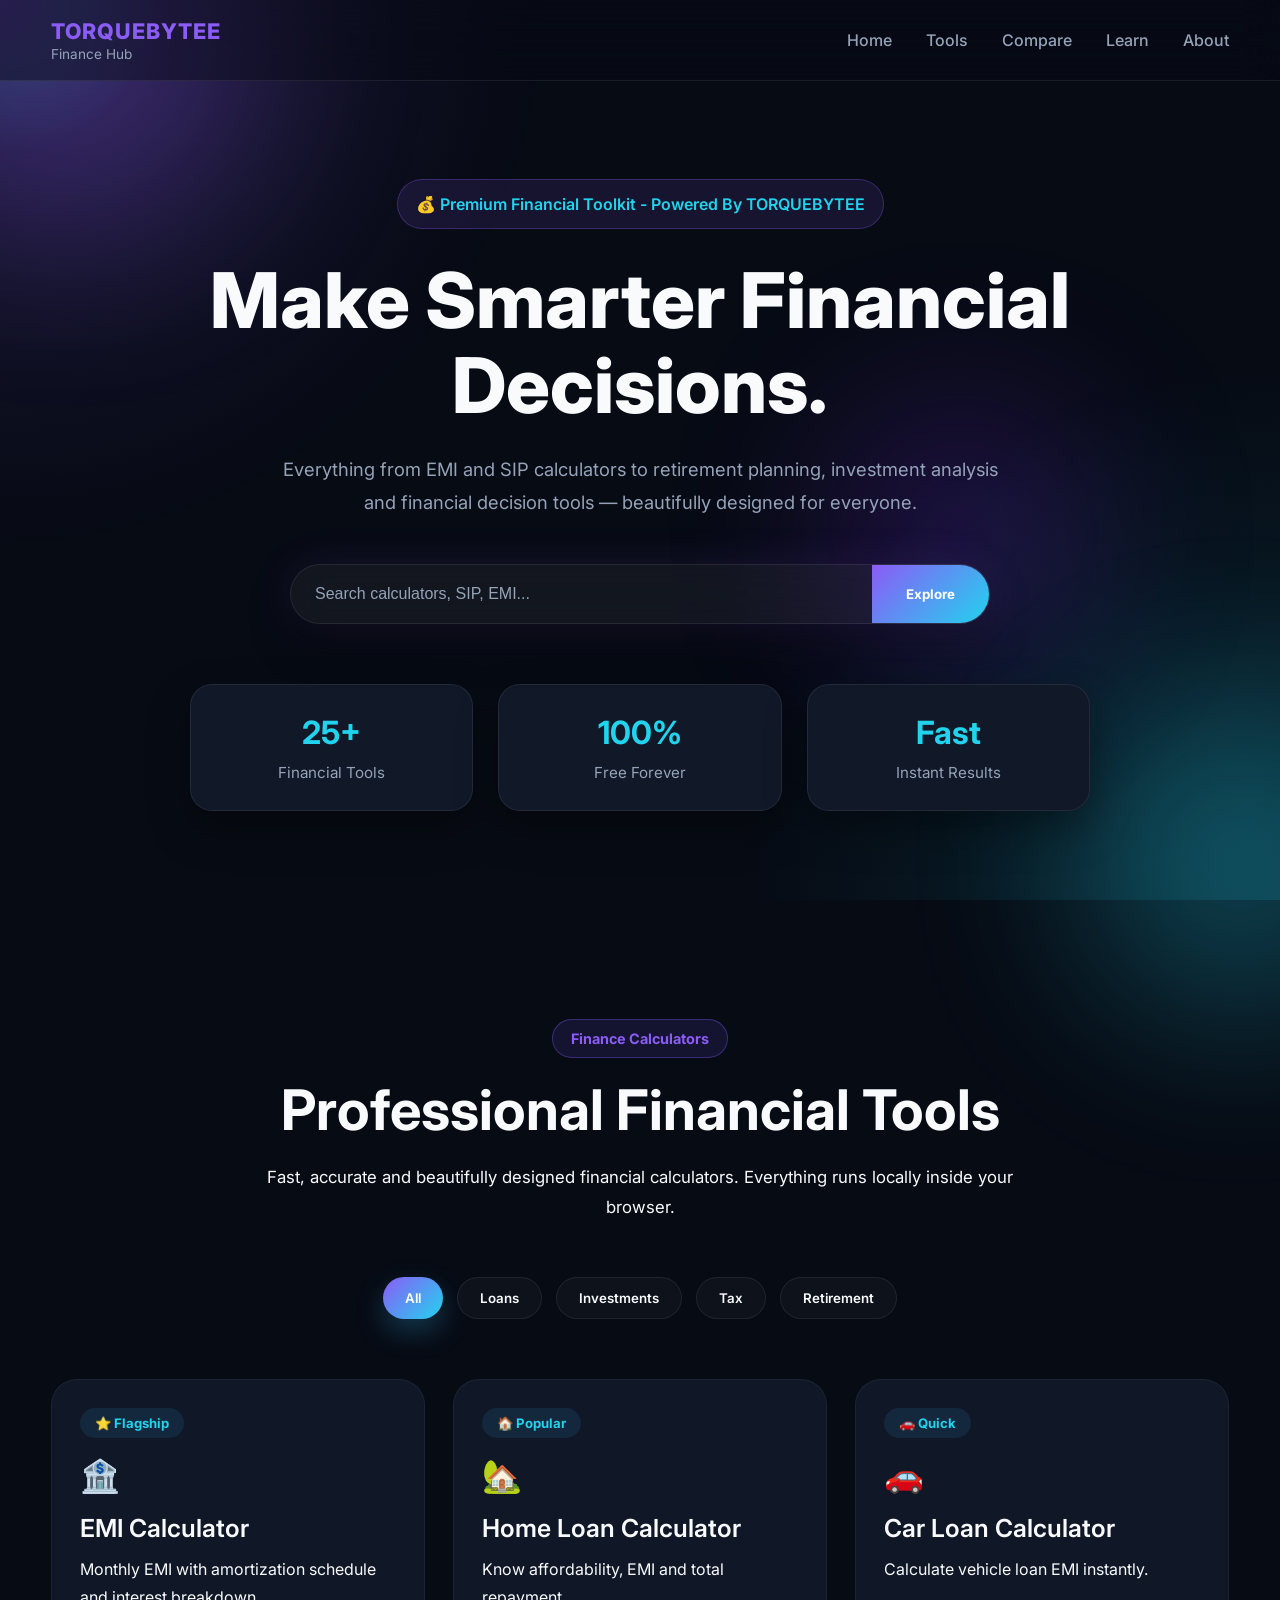
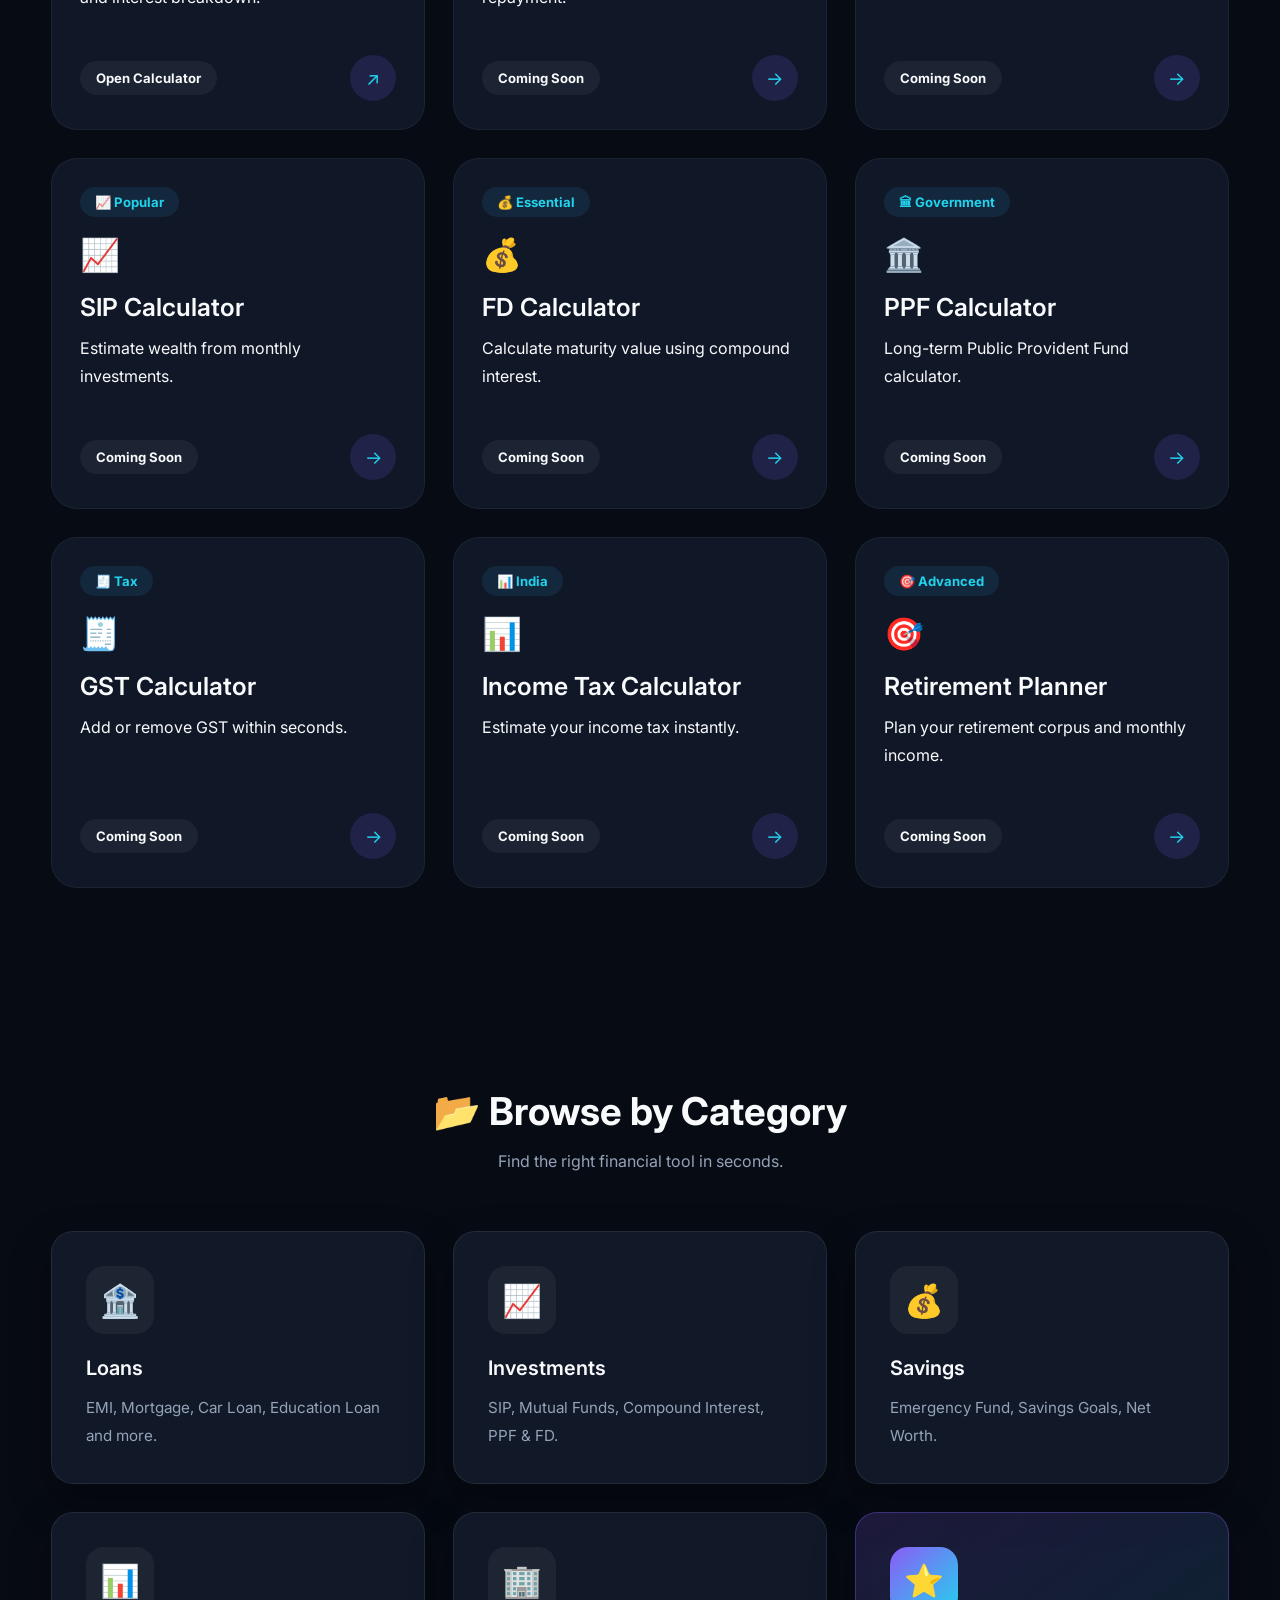
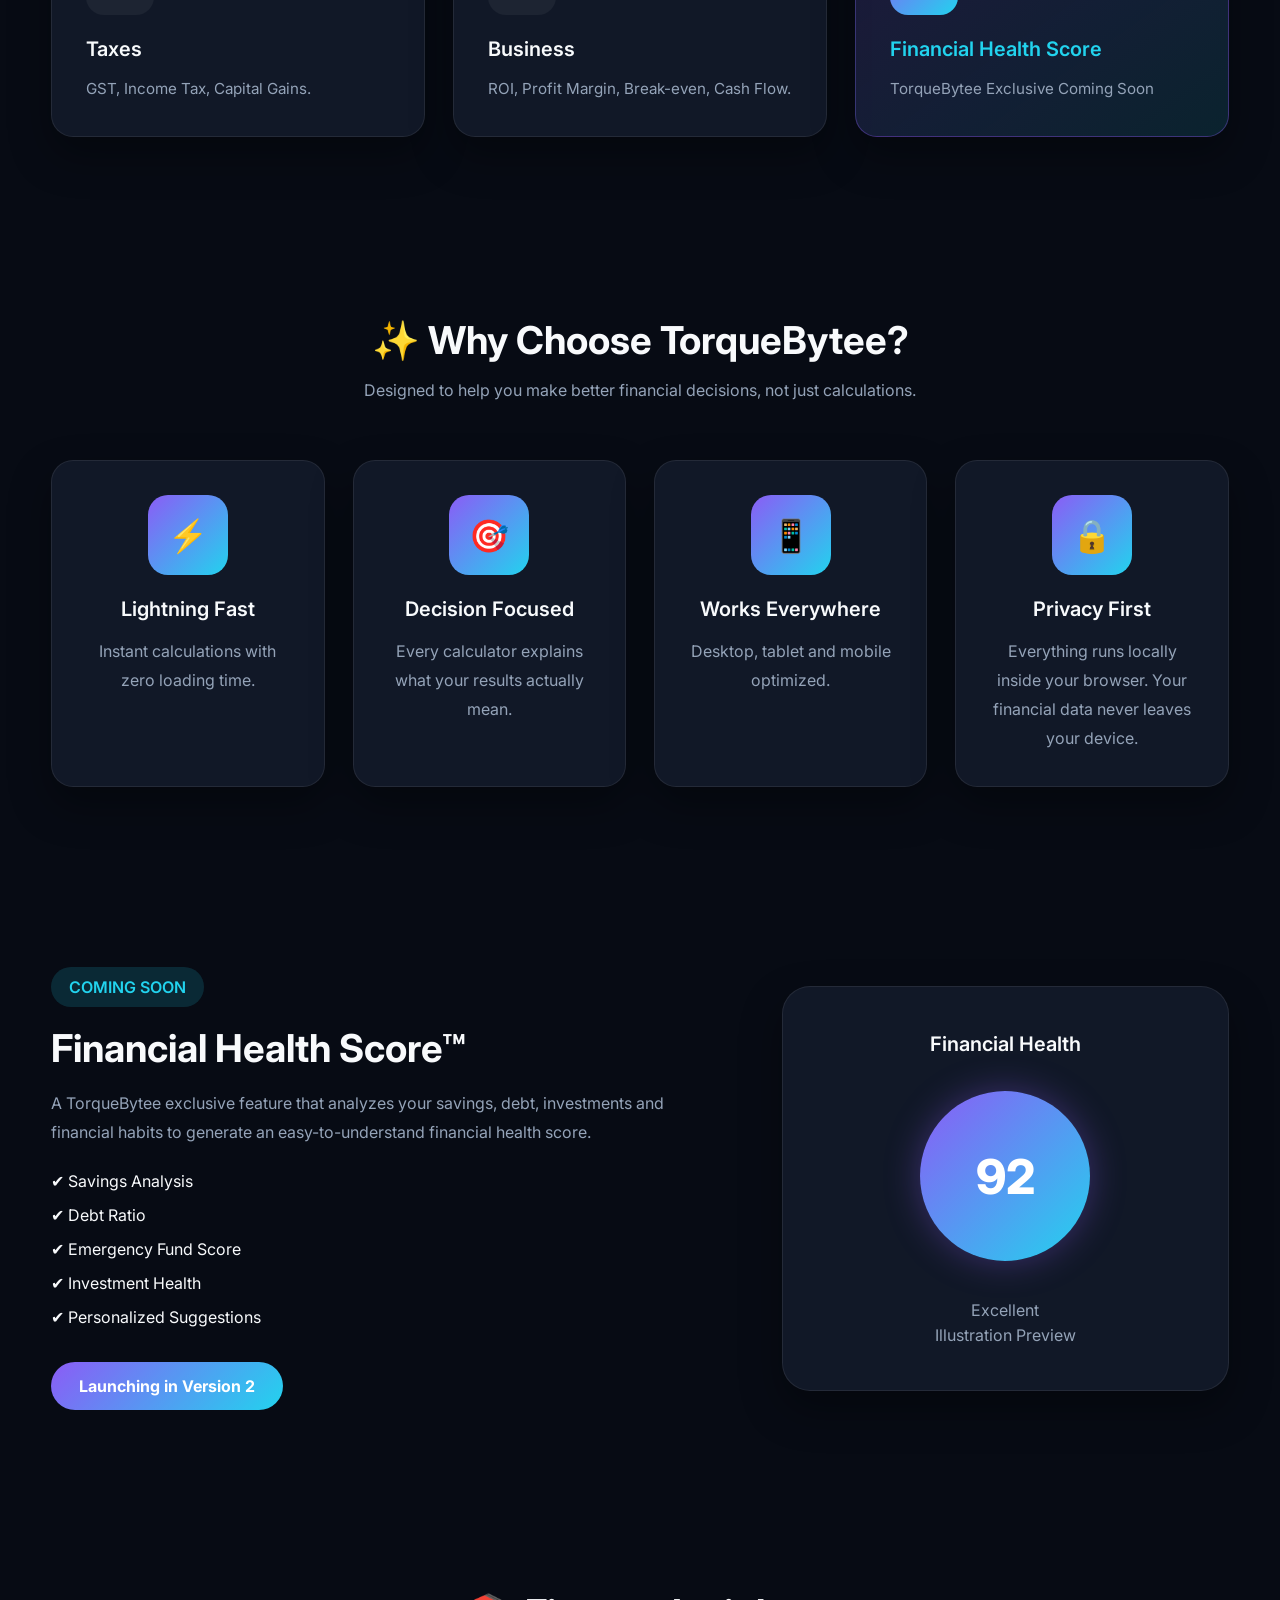
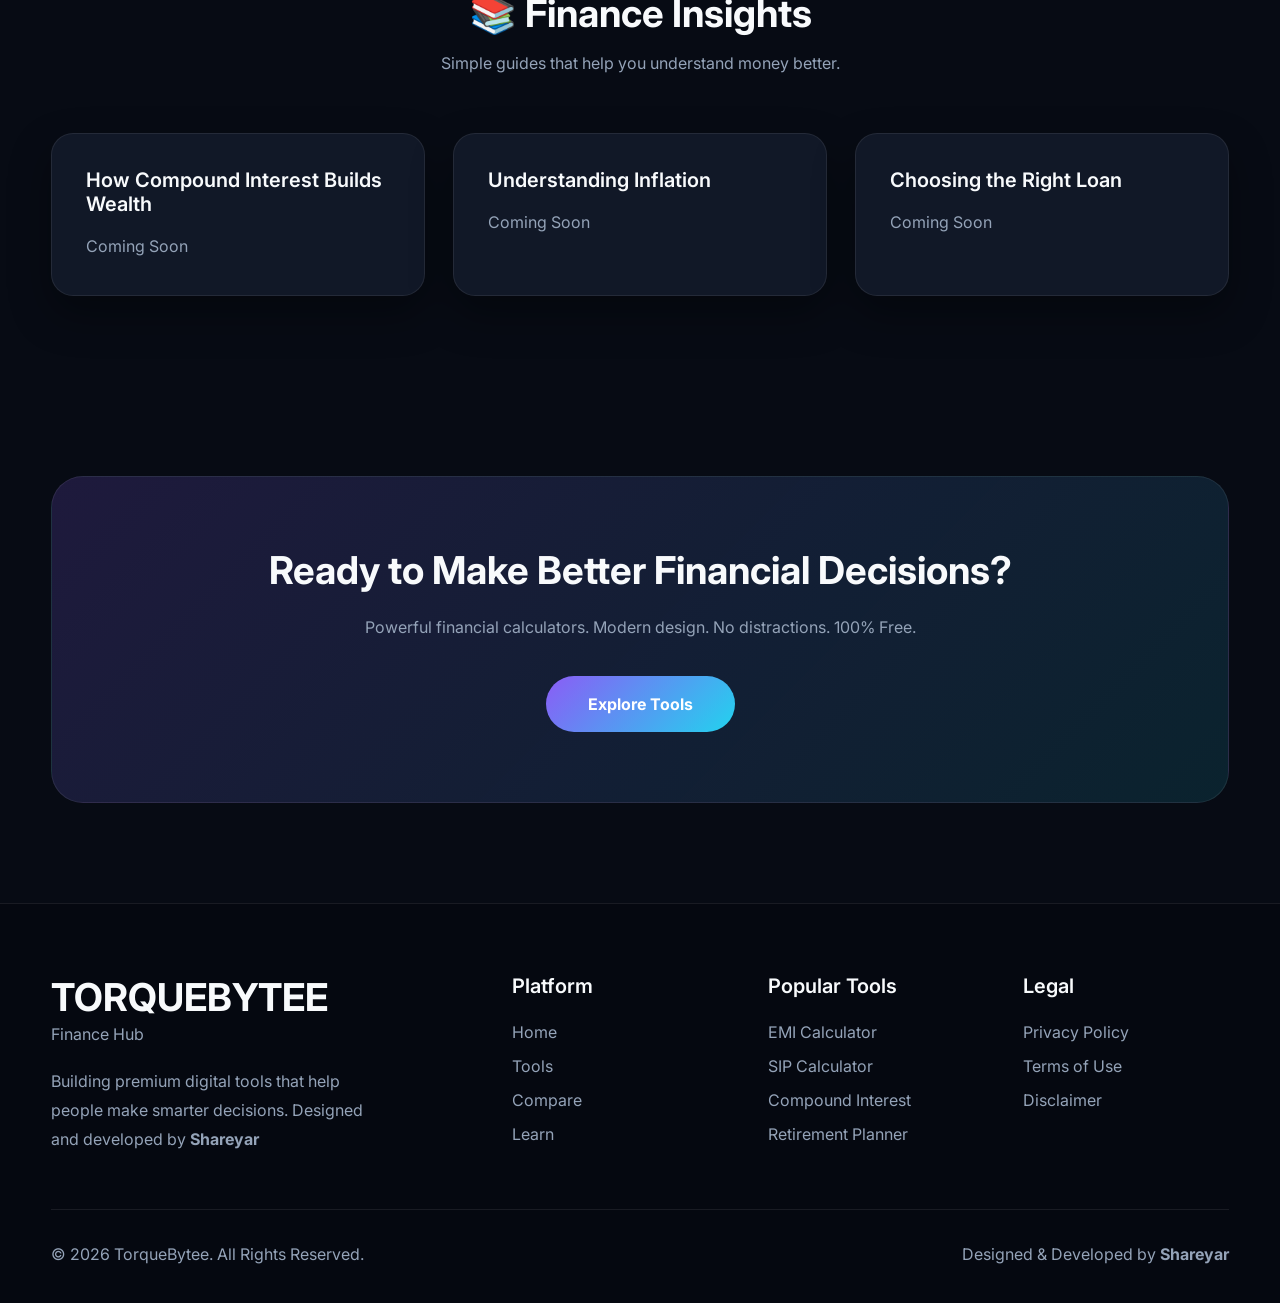
==== commit 0a12297d: "build started sip" ====
--- a/index.html
+++ b/index.html
@@ -700,7 +700,7 @@
 
 Building premium digital tools that help people
 make smarter decisions.
-
+Designed and developed by <strong>Shareyar</strong>
 </p>
 
 </div>
--- a/style.css
+++ b/style.css
@@ -2340,4 +2340,9 @@
 
     }
 
+}
+.calculator-card{
+
+cursor:pointer;
+
 }
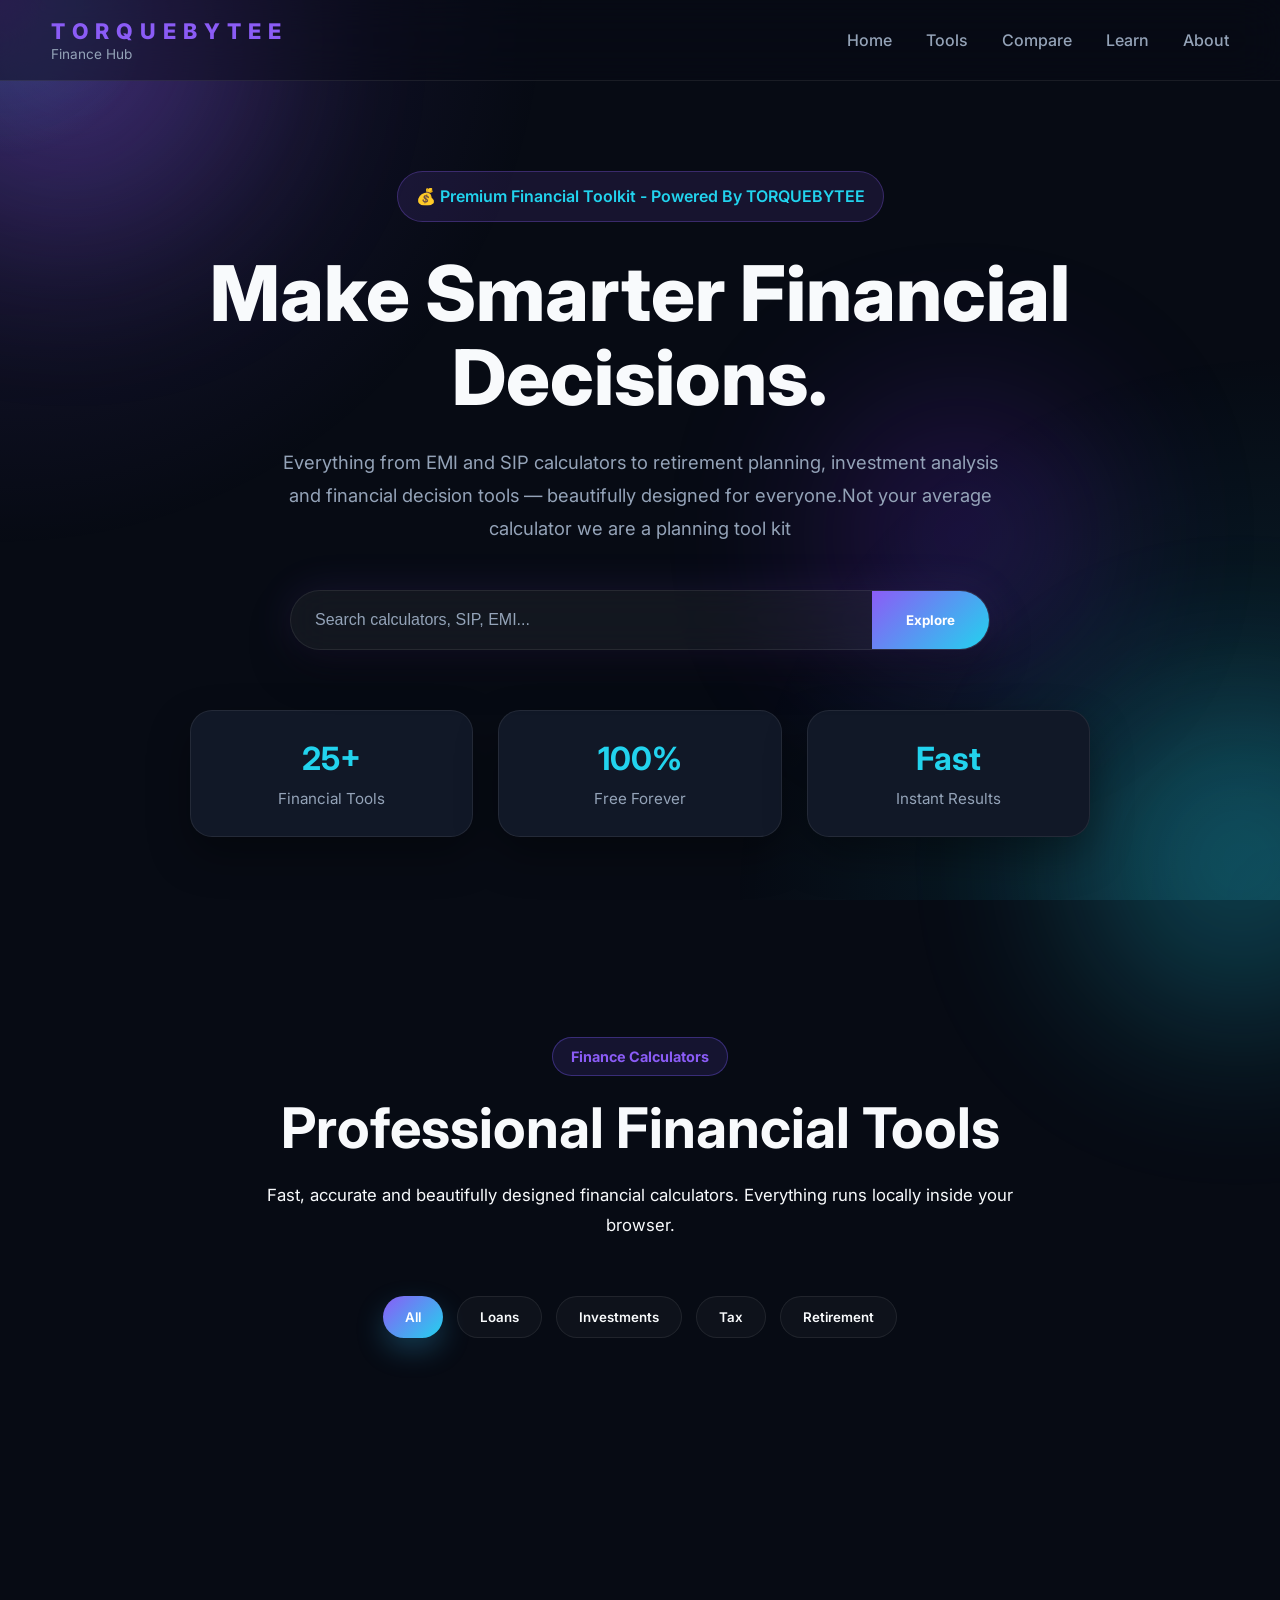
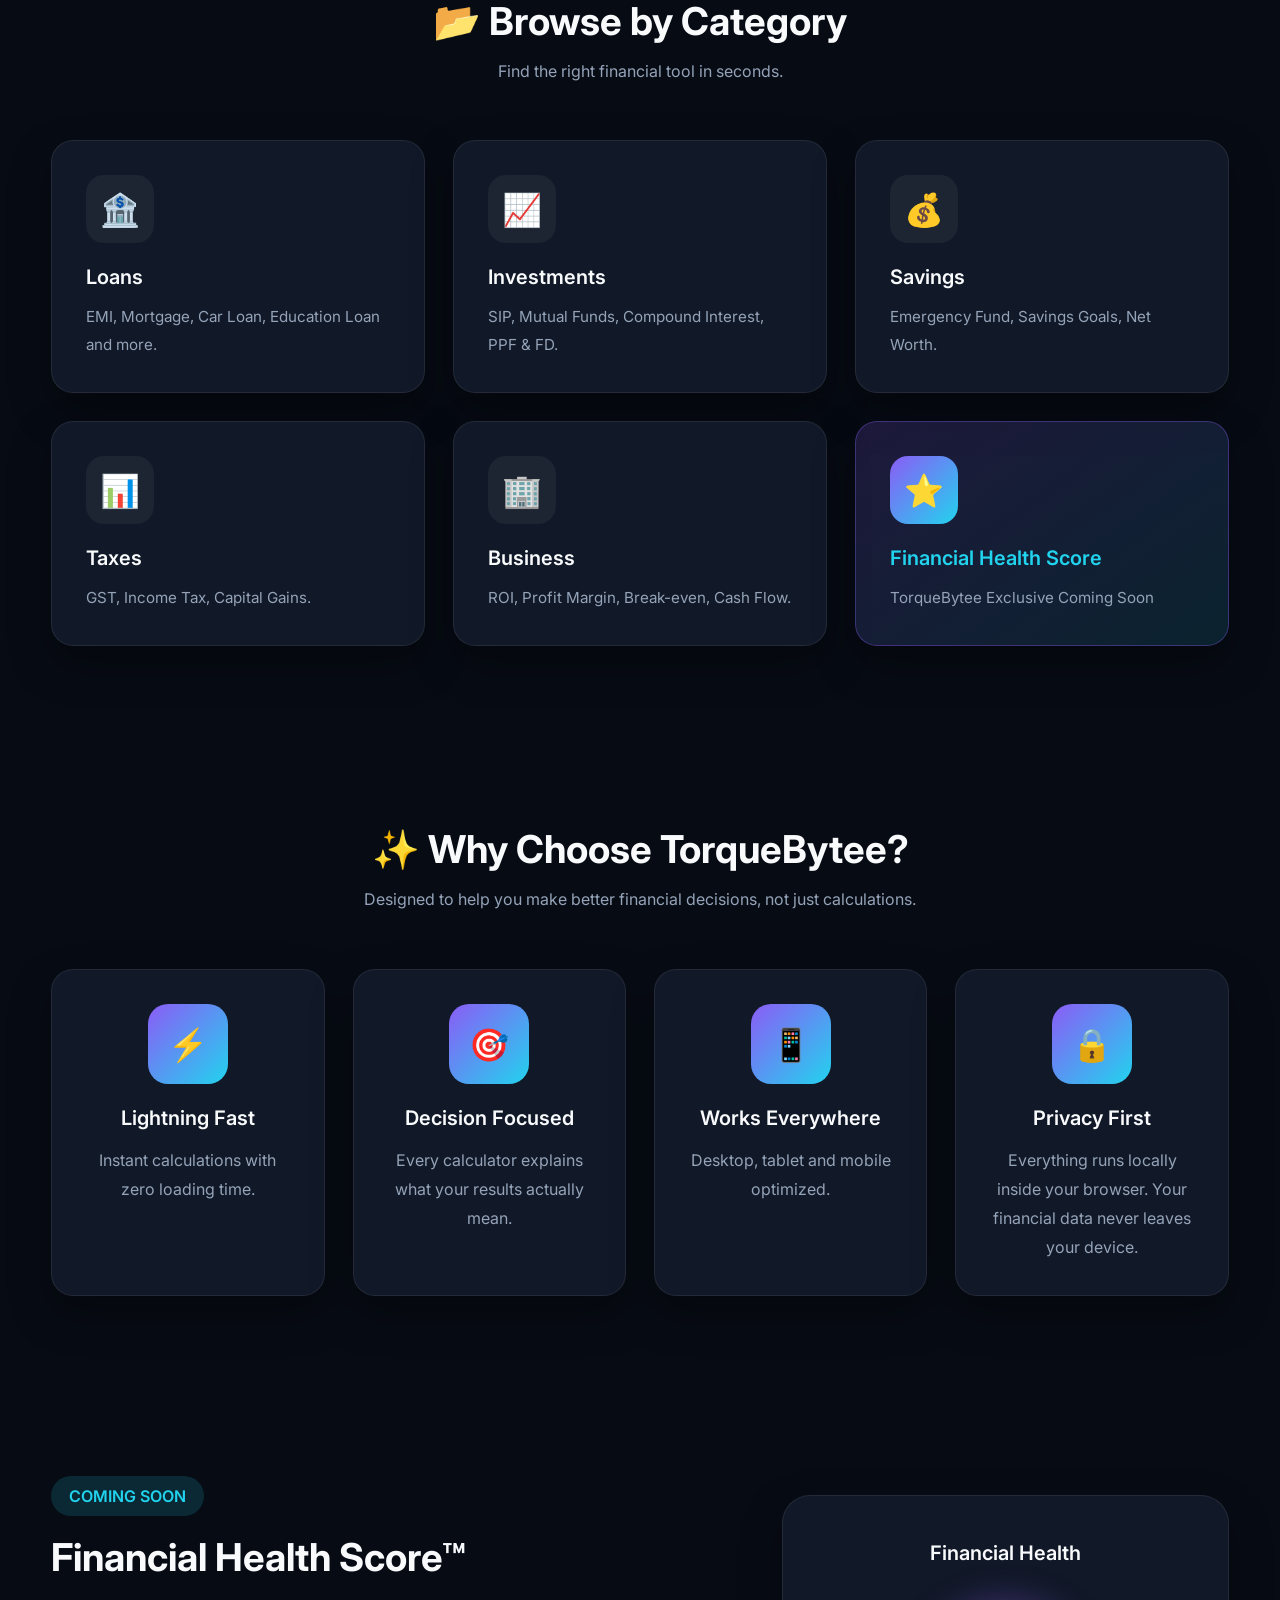
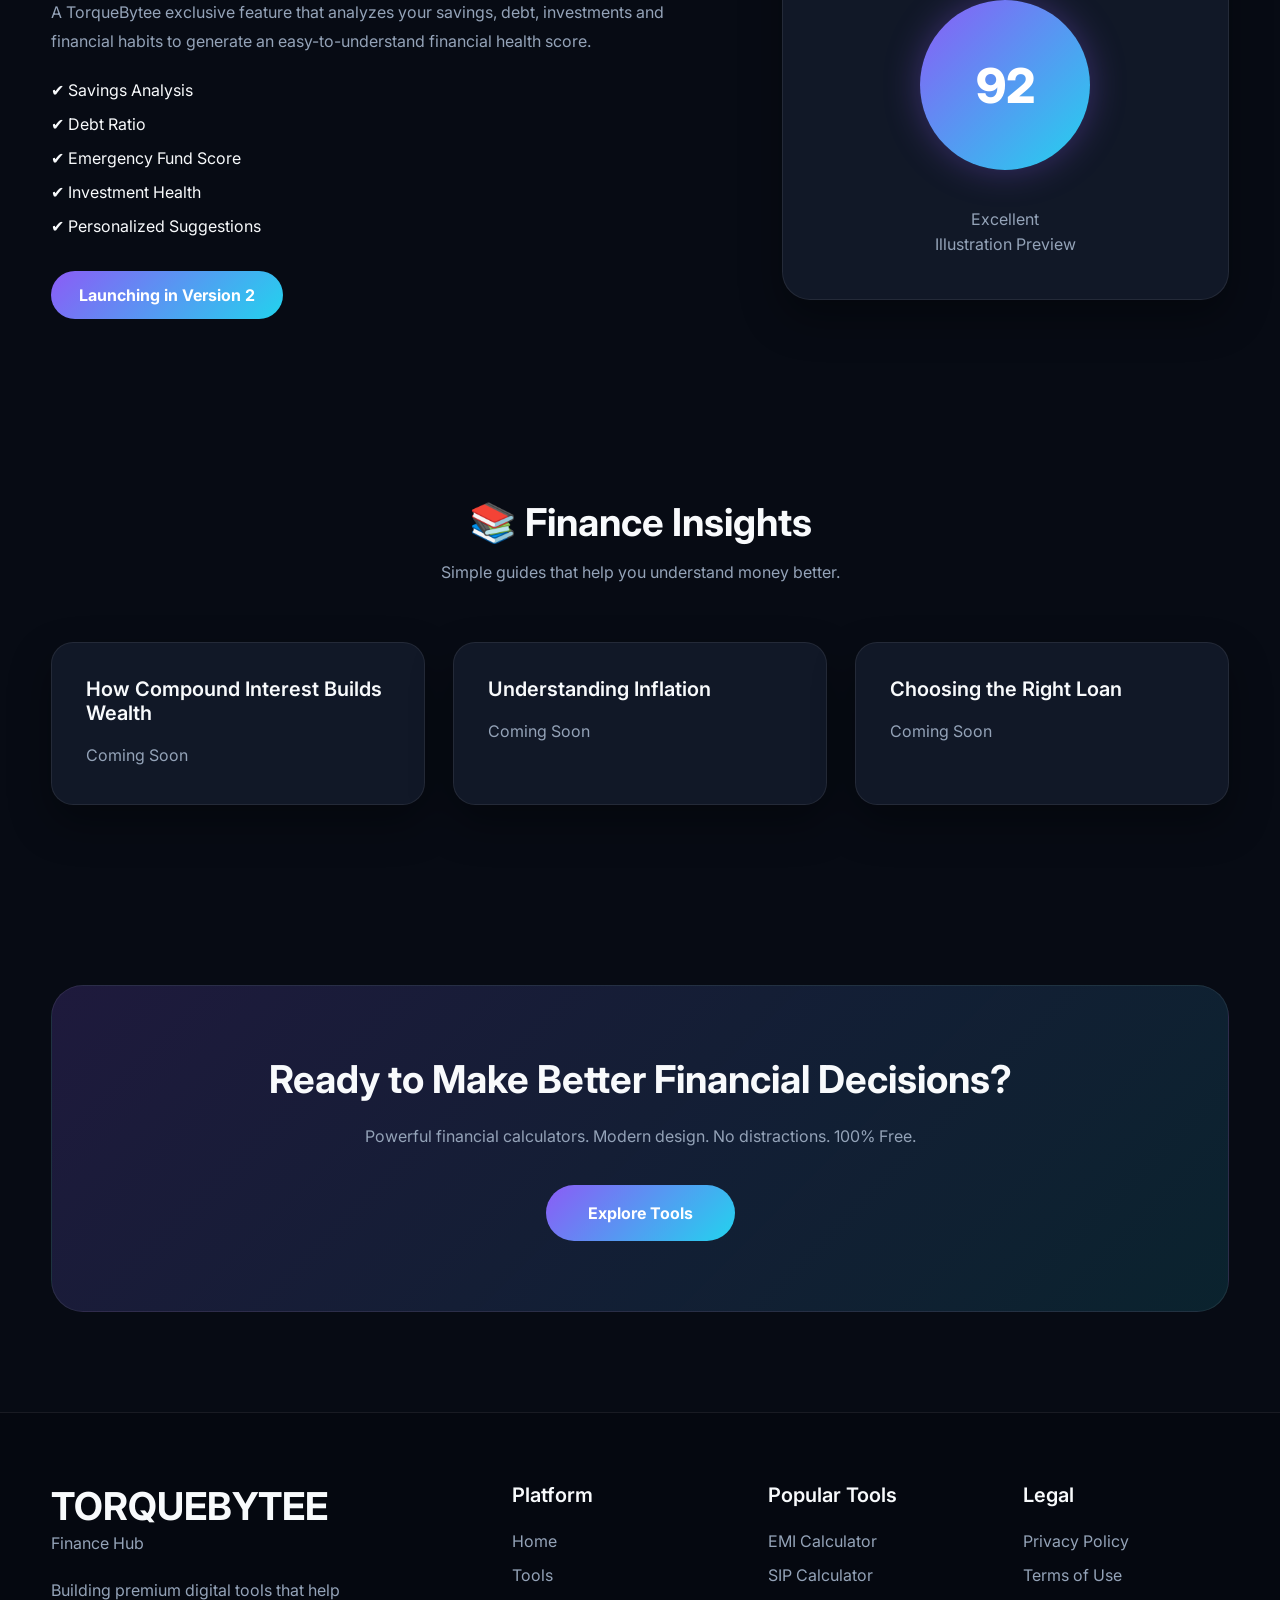
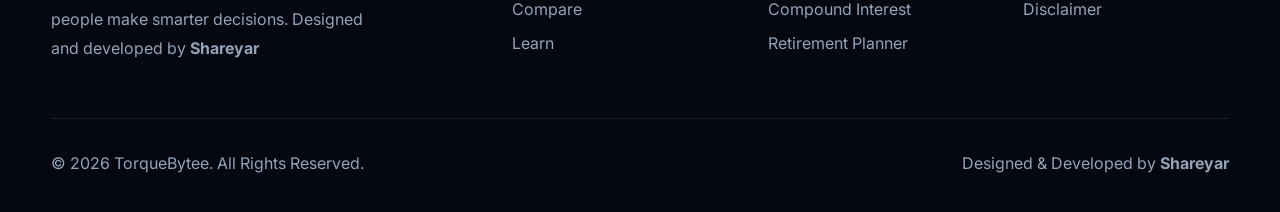
==== commit b8fc26c0: "completed investment calc but bugs present" ====
--- a/index.html
+++ b/index.html
@@ -60,7 +60,7 @@
 
 <div class="logo">
 
-<span class="logo-accent">TORQUEBYTEE</span>
+<span class="logo-accent">T O R Q U E B Y T E E</span>
 
 <span class="logo-sub">
 
@@ -112,7 +112,7 @@
 
 Everything from EMI and SIP calculators to retirement planning,
 investment analysis and financial decision tools —
-beautifully designed for everyone.
+beautifully designed for everyone.Not your average calculator we are a planning tool kit
 
 </p>
 
